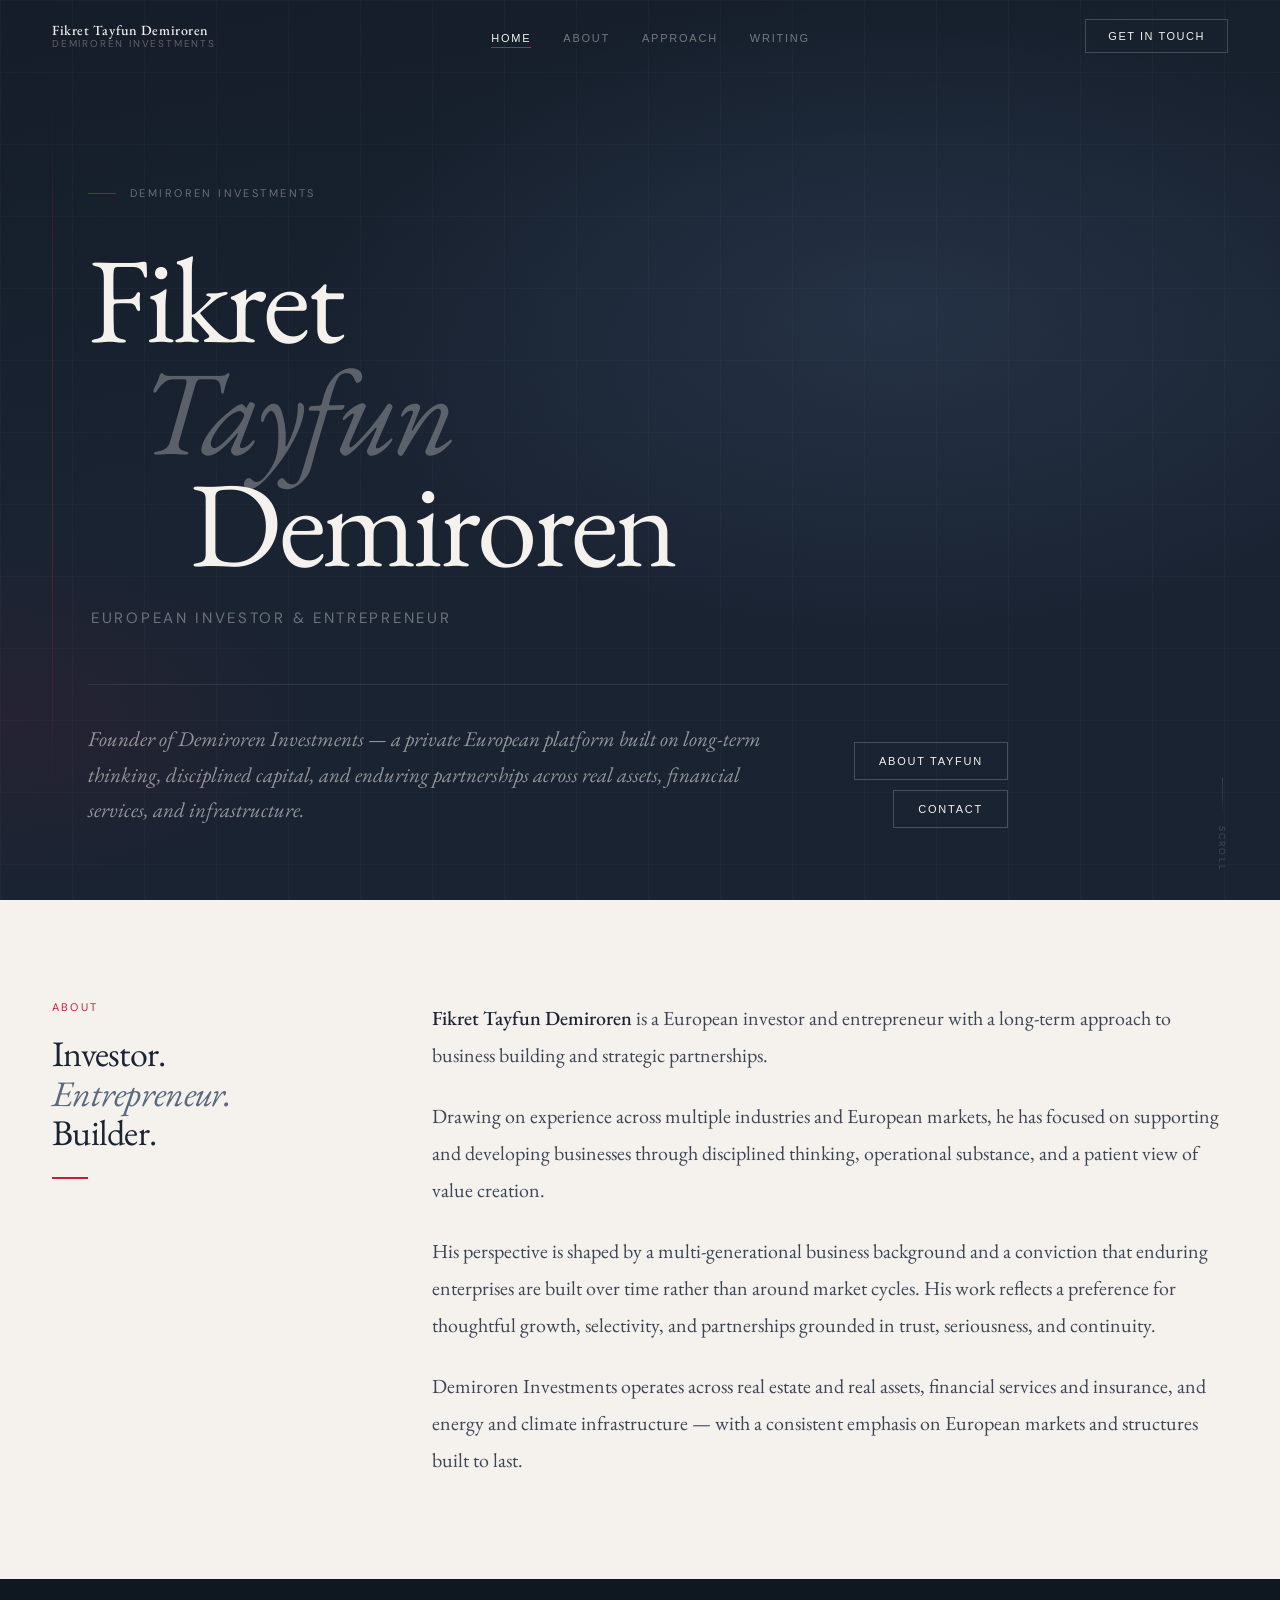
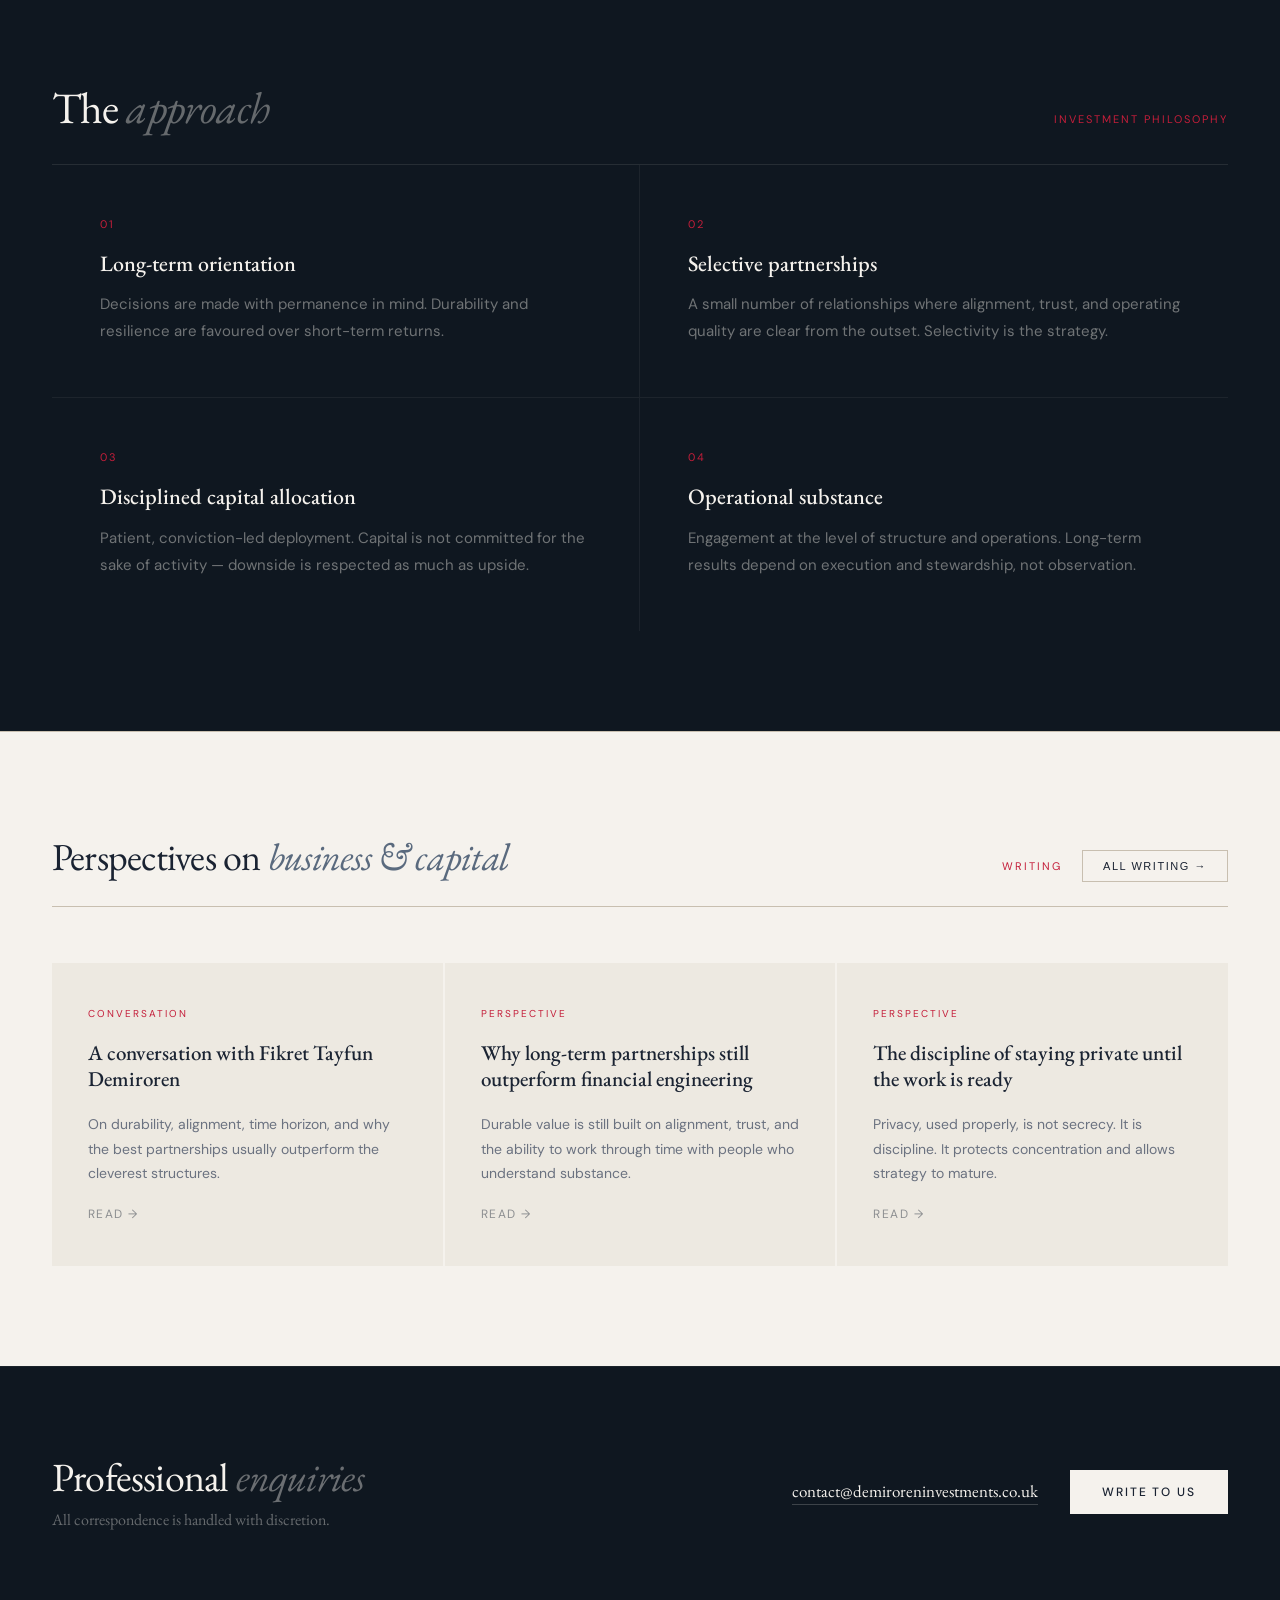
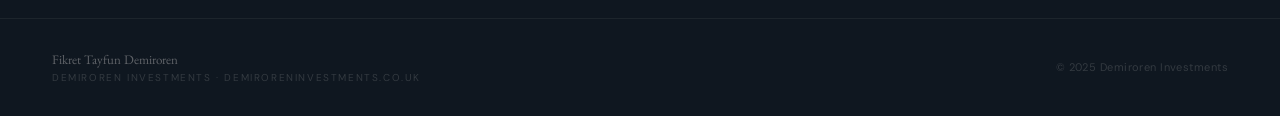
==== index.html @ 1abc0178 "Remove password protection overlay" ====
<!DOCTYPE html>
<html lang="en">
<head>
  <meta charset="UTF-8" />
  <meta name="viewport" content="width=device-width, initial-scale=1.0" />
  <title id="doc-title">Fikret Tayfun Demiroren | Demiroren Investments</title>
  <meta id="doc-desc" name="description" content="Demiroren Investments is the private investment platform of Fikret Tayfun Demiroren — a European investor and entrepreneur focused on long-term value creation, disciplined capital allocation, and enduring partnerships." />
  <meta property="og:title" content="Fikret Tayfun Demiroren | Demiroren Investments" />
  <meta property="og:description" content="European investor and entrepreneur. Long-term value creation across real assets, financial services, and infrastructure." />
  <meta property="og:type" content="website" />
  <meta property="og:url" content="https://demiroreninvestments.co.uk" />

  <script type="application/ld+json">
  {
    "@context": "https://schema.org",
    "@graph": [
      {
        "@type": "Person",
        "@id": "https://demiroreninvestments.co.uk/#tayfun",
        "name": "Fikret Tayfun Demiroren",
        "alternateName": "Tayfun Demiroren",
        "jobTitle": "Investor and Entrepreneur",
        "description": "European investor and entrepreneur focused on long-term value creation, disciplined capital allocation, and enduring partnerships across real assets, financial services, and infrastructure.",
        "url": "https://demiroreninvestments.co.uk",
        "sameAs": []
      },
      {
        "@type": "Organization",
        "@id": "https://demiroreninvestments.co.uk/#org",
        "name": "Demiroren Investments",
        "url": "https://demiroreninvestments.co.uk",
        "founder": { "@id": "https://demiroreninvestments.co.uk/#tayfun" },
        "description": "Private European investment platform founded by Fikret Tayfun Demiroren."
      }
    ]
  }
  </script>

  <link rel="preconnect" href="https://fonts.googleapis.com">
  <link rel="preconnect" href="https://fonts.gstatic.com" crossorigin>
  <link href="https://fonts.googleapis.com/css2?family=EB+Garamond:ital,wght@0,400;0,500;1,400;1,500&family=DM+Sans:wght@300;400;500&display=swap" rel="stylesheet">

  <style>
    *, *::before, *::after { box-sizing: border-box; margin: 0; padding: 0; }

    :root {
      --navy:   #1A2332;
      --navy-d: #0F1720;
      --mid:    #2E3F56;
      --warm:   #F5F2ED;
      --cream:  #EDE9E1;
      --stone:  #C8BFB0;
      --text:   #3B4556;
      --muted:  #6B7280;
      --red:    #C41E3A;
      --serif:  'EB Garamond', Georgia, serif;
      --sans:   'DM Sans', system-ui, sans-serif;
      --t:      0.4s cubic-bezier(0.22, 1, 0.36, 1);
    }

    html { scroll-behavior: smooth; }
    body { font-family: var(--sans); background: var(--navy-d); color: var(--warm); -webkit-font-smoothing: antialiased; }

    /* ══ NAV ══ */
    nav {
      position: fixed; top: 0; left: 0; right: 0; z-index: 200;
      display: flex; align-items: center; justify-content: space-between;
      padding: 0 52px; height: 72px;
      transition: background var(--t), border-color var(--t);
    }
    nav.solid {
      background: rgba(15,23,32,0.96); backdrop-filter: blur(16px);
      border-bottom: 1px solid rgba(245,242,237,0.07);
    }
    .nav-brand { display: flex; flex-direction: column; gap: 2px; cursor: pointer; }
    .nav-name  { font-family: var(--serif); font-size: 14px; letter-spacing: 0.04em; color: var(--warm); font-weight: 500; line-height: 1; transition: opacity var(--t); }
    .nav-firm  { font-size: 10px; letter-spacing: 0.18em; text-transform: uppercase; color: rgba(245,242,237,0.32); line-height: 1; }
    .nav-brand:hover .nav-name { opacity: 0.75; }

    .nav-links { display: flex; align-items: center; gap: 32px; list-style: none; }
    .nav-links button {
      font-size: 11px; font-weight: 400; letter-spacing: 0.16em; text-transform: uppercase;
      color: rgba(245,242,237,0.42); background: none; border: none; cursor: pointer;
      transition: color var(--t); padding: 0; position: relative;
    }
    .nav-links button::after {
      content: ''; position: absolute; bottom: -4px; left: 0; right: 0;
      height: 1px; background: var(--red); transform: scaleX(0); transform-origin: left;
      transition: transform var(--t);
    }
    .nav-links button:hover, .nav-links button.active { color: var(--warm); }
    .nav-links button.active::after, .nav-links button:hover::after { transform: scaleX(1); }

    .nav-cta {
      font-size: 11px; font-weight: 500; letter-spacing: 0.14em; text-transform: uppercase;
      color: var(--warm); border: 1px solid rgba(245,242,237,0.2); padding: 10px 22px;
      background: none; cursor: pointer; transition: background var(--t), border-color var(--t);
    }
    .nav-cta:hover { background: rgba(245,242,237,0.07); border-color: rgba(245,242,237,0.38); }

    /* ══ PAGE SYSTEM ══ */
    .page { display: none; min-height: 100vh; }
    .page.active { display: block; }

    /* ══ HERO ══ */
    .hero {
      min-height: 100vh; display: flex; flex-direction: column;
      justify-content: flex-end; position: relative; overflow: hidden; background: var(--navy);
    }
    .hero-bg { position: absolute; inset: 0; pointer-events: none; }
    .hero-bg::before {
      content: ''; position: absolute; inset: 0;
      background:
        radial-gradient(ellipse 70% 55% at 70% 35%, rgba(46,63,86,0.55) 0%, transparent 65%),
        radial-gradient(ellipse 45% 35% at 0% 80%, rgba(196,30,58,0.07) 0%, transparent 55%),
        linear-gradient(170deg, rgba(15,23,32,0.5) 0%, transparent 50%);
    }
    .hero-bg::after {
      content: ''; position: absolute; inset: 0;
      background-image:
        linear-gradient(rgba(245,242,237,0.025) 1px, transparent 1px),
        linear-gradient(90deg, rgba(245,242,237,0.025) 1px, transparent 1px);
      background-size: 72px 72px;
    }
    .hero-accent {
      position: absolute; top: 0; bottom: 0; left: 52px; width: 1px;
      background: linear-gradient(to bottom, transparent 10%, var(--red) 35%, var(--red) 65%, transparent 90%);
      opacity: 0.3;
    }
    .hero-content {
      position: relative; z-index: 2;
      padding: 0 52px 72px 88px; max-width: 1300px; width: 100%;
    }
    .hero-firm-tag {
      display: inline-flex; align-items: center; gap: 14px; margin-bottom: 44px;
      opacity: 0; animation: fade 0.7s ease 0.05s forwards;
    }
    .hero-firm-tag::before { content: ''; display: block; width: 28px; height: 1px; background: var(--red); opacity: 0.7; }
    .hero-firm-tag span { font-size: 11px; letter-spacing: 0.22em; text-transform: uppercase; color: rgba(245,242,237,0.38); }

    .hero-name {
      font-family: var(--serif); font-weight: 400;
      font-size: clamp(54px, 9.5vw, 122px);
      line-height: 0.92; letter-spacing: -0.03em; color: var(--warm); margin-bottom: 12px;
    }
    .hero-name .first  { display: block; opacity: 0; transform: translateY(12px); animation: up 0.9s ease 0.1s forwards; }
    .hero-name .middle { display: block; color: rgba(245,242,237,0.3); font-style: italic; margin-left: clamp(24px,4vw,60px); opacity: 0; transform: translateY(12px); animation: up 0.9s ease 0.25s forwards; }
    .hero-name .last   { display: block; margin-left: clamp(48px,8vw,120px); opacity: 0; transform: translateY(12px); animation: up 0.9s ease 0.4s forwards; }

    .hero-role {
      font-size: clamp(12px,1.4vw,15px); letter-spacing: 0.18em; text-transform: uppercase;
      color: rgba(245,242,237,0.38); margin-top: 28px; margin-bottom: 56px; margin-left: 3px;
      opacity: 0; animation: fade 0.7s ease 0.55s forwards;
    }
    .hero-bar {
      display: grid; grid-template-columns: 1fr auto; gap: 60px; align-items: end;
      border-top: 1px solid rgba(245,242,237,0.1); padding-top: 36px; max-width: 920px;
      opacity: 0; animation: fade 0.8s ease 0.75s forwards;
    }
    .hero-bar p { font-family: var(--serif); font-size: clamp(17px,1.8vw,21px); line-height: 1.7; color: rgba(245,242,237,0.55); font-style: italic; }
    .hero-bar-cta { display: flex; flex-direction: column; align-items: flex-end; gap: 10px; flex-shrink: 0; }
    .hero-bar-cta button {
      font-size: 11px; letter-spacing: 0.16em; text-transform: uppercase;
      color: var(--warm); background: none; border: 1px solid rgba(245,242,237,0.22);
      padding: 12px 24px; cursor: pointer; white-space: nowrap;
      transition: background var(--t), border-color var(--t);
    }
    .hero-bar-cta button:hover { background: rgba(245,242,237,0.07); border-color: rgba(245,242,237,0.45); }

    .scroll-cue {
      position: absolute; bottom: 28px; right: 52px; z-index: 2;
      display: flex; flex-direction: column; align-items: center; gap: 8px;
      opacity: 0; animation: fade 1s ease 1.2s forwards;
    }
    .scroll-cue span { font-size: 9px; letter-spacing: 0.24em; text-transform: uppercase; color: rgba(245,242,237,0.2); writing-mode: vertical-rl; }
    .scroll-cue-line { width: 1px; height: 40px; background: linear-gradient(to bottom, rgba(245,242,237,0.15), transparent); }

    /* ══ BIO SECTION ══ */
    .bio-section { background: var(--warm); padding: 100px 52px; }
    .bio-inner { max-width: 1200px; margin: 0 auto; display: grid; grid-template-columns: 280px 1fr; gap: 100px; align-items: start; }
    .bio-left { position: sticky; top: 100px; }
    .bio-label { font-size: 11px; letter-spacing: 0.2em; text-transform: uppercase; color: var(--red); display: block; margin-bottom: 20px; }
    .bio-left h2 { font-family: var(--serif); font-size: 36px; font-weight: 400; color: var(--navy); line-height: 1.1; letter-spacing: -0.02em; }
    .bio-left h2 em { font-style: italic; color: #5A6A7E; }
    .bio-left-rule { width: 36px; height: 2px; background: var(--red); margin-top: 24px; }
    .bio-right p { font-family: var(--serif); font-size: 20px; line-height: 1.85; color: var(--text); }
    .bio-right p + p { margin-top: 24px; }
    .bio-right p strong { font-weight: 500; color: var(--navy); }

    /* ══ APPROACH SECTION ══ */
    .approach-section { background: var(--navy-d); padding: 100px 52px; }
    .approach-inner { max-width: 1200px; margin: 0 auto; }
    .approach-header { display: flex; align-items: baseline; justify-content: space-between; border-bottom: 1px solid rgba(245,242,237,0.1); padding-bottom: 28px; }
    .approach-header h2 { font-family: var(--serif); font-size: clamp(28px,3.5vw,44px); font-weight: 400; color: var(--warm); letter-spacing: -0.02em; }
    .approach-header h2 em { font-style: italic; color: rgba(245,242,237,0.38); }
    .approach-tag { font-size: 11px; letter-spacing: 0.18em; text-transform: uppercase; color: var(--red); }
    .approach-grid { display: grid; grid-template-columns: 1fr 1fr; }
    .approach-item { padding: 52px 48px; border-bottom: 1px solid rgba(245,242,237,0.06); border-right: 1px solid rgba(245,242,237,0.06); transition: background var(--t); }
    .approach-item:nth-child(even) { border-right: none; }
    .approach-item:nth-last-child(-n+2) { border-bottom: none; }
    .approach-item:hover { background: rgba(245,242,237,0.02); }
    .approach-num { font-size: 11px; color: var(--red); letter-spacing: 0.14em; margin-bottom: 20px; display: block; }
    .approach-item h3 { font-family: var(--serif); font-size: 22px; font-weight: 500; color: var(--warm); margin-bottom: 14px; line-height: 1.2; }
    .approach-item p { font-size: 15px; line-height: 1.8; color: rgba(245,242,237,0.42); }

    /* ══ WRITING TEASER ══ */
    .writing-teaser { background: var(--warm); padding: 100px 52px; border-top: 1px solid var(--stone); }
    .writing-teaser-inner { max-width: 1200px; margin: 0 auto; }
    .section-row { display: flex; align-items: baseline; justify-content: space-between; border-bottom: 1px solid var(--stone); padding-bottom: 24px; margin-bottom: 56px; }
    .section-row h2 { font-family: var(--serif); font-size: clamp(26px,3vw,38px); font-weight: 400; color: var(--navy); letter-spacing: -0.02em; }
    .section-row h2 em { font-style: italic; color: #5A6A7E; }
    .section-row-right { display: flex; align-items: center; gap: 20px; }
    .section-label-tag { font-size: 11px; letter-spacing: 0.18em; text-transform: uppercase; color: var(--red); }
    .see-all-btn {
      font-size: 11px; letter-spacing: 0.14em; text-transform: uppercase;
      color: var(--navy); background: none; border: 1px solid var(--stone);
      padding: 9px 20px; cursor: pointer; transition: background var(--t), border-color var(--t);
    }
    .see-all-btn:hover { background: var(--navy); color: var(--warm); border-color: var(--navy); }

    .writing-cards { display: grid; grid-template-columns: repeat(3,1fr); gap: 2px; }
    .writing-card {
      background: var(--cream); padding: 44px 36px;
      display: flex; flex-direction: column; gap: 20px;
      cursor: pointer; transition: background var(--t); position: relative; overflow: hidden;
    }
    .writing-card:hover { background: #E5DDD3; }
    .writing-card::after {
      content: ''; position: absolute; bottom: 0; left: 0; right: 0;
      height: 2px; background: var(--red); transform: scaleX(0); transform-origin: left;
      transition: transform var(--t);
    }
    .writing-card:hover::after { transform: scaleX(1); }
    .card-type { font-size: 10px; letter-spacing: 0.2em; text-transform: uppercase; color: var(--red); }
    .card-title { font-family: var(--serif); font-size: 21px; font-weight: 500; color: var(--navy); line-height: 1.25; }
    .card-excerpt { font-size: 14px; line-height: 1.75; color: var(--muted); flex: 1; }
    .card-arrow { font-size: 12px; letter-spacing: 0.12em; text-transform: uppercase; color: var(--navy); opacity: 0.45; transition: opacity var(--t); }
    .writing-card:hover .card-arrow { opacity: 1; }

    /* ══ CONTACT ══ */
    .contact-section { background: var(--navy-d); padding: 88px 52px; border-top: 1px solid rgba(245,242,237,0.05); }
    .contact-inner { max-width: 1200px; margin: 0 auto; display: flex; align-items: center; justify-content: space-between; gap: 60px; }
    .contact-left h2 { font-family: var(--serif); font-size: clamp(26px,3.5vw,40px); font-weight: 400; color: var(--warm); line-height: 1.1; letter-spacing: -0.02em; margin-bottom: 10px; }
    .contact-left h2 em { font-style: italic; color: rgba(245,242,237,0.4); }
    .contact-left p { font-family: var(--serif); font-size: 16px; color: rgba(245,242,237,0.38); }
    .contact-right { display: flex; align-items: center; gap: 32px; flex-shrink: 0; }
    .contact-email { font-family: var(--serif); font-size: 17px; color: var(--warm); text-decoration: none; border-bottom: 1px solid rgba(245,242,237,0.2); padding-bottom: 2px; transition: border-color var(--t); }
    .contact-email:hover { border-color: var(--warm); }
    .btn-warm { font-size: 12px; font-weight: 500; letter-spacing: 0.16em; text-transform: uppercase; padding: 14px 32px; background: var(--warm); color: var(--navy); border: none; cursor: pointer; transition: opacity var(--t); text-decoration: none; display: inline-block; }
    .btn-warm:hover { opacity: 0.85; }

    /* ══ FOOTER ══ */
    .site-footer { background: var(--navy-d); padding: 32px 52px; border-top: 1px solid rgba(245,242,237,0.06); }
    .footer-inner { max-width: 1200px; margin: 0 auto; display: flex; align-items: center; justify-content: space-between; }
    .footer-brand { display: flex; flex-direction: column; gap: 3px; }
    .footer-name { font-family: var(--serif); font-size: 13px; color: rgba(245,242,237,0.35); }
    .footer-firm { font-size: 10px; letter-spacing: 0.16em; text-transform: uppercase; color: rgba(245,242,237,0.16); }
    .footer-copy { font-size: 11px; color: rgba(245,242,237,0.16); letter-spacing: 0.04em; }

    /* ══ PAGE HERO (inner pages) ══ */
    .page-hero {
      background: var(--navy); padding: 120px 52px 72px;
      position: relative; overflow: hidden; border-bottom: 1px solid rgba(245,242,237,0.08);
    }
    .page-hero::before {
      content: ''; position: absolute; inset: 0; pointer-events: none;
      background:
        radial-gradient(ellipse 60% 50% at 80% 50%, rgba(46,63,86,0.4) 0%, transparent 65%),
        linear-gradient(160deg, rgba(15,23,32,0.4) 0%, transparent 50%);
    }
    .page-hero-inner { position: relative; z-index: 1; max-width: 1200px; margin: 0 auto; }
    .page-eyebrow { font-size: 11px; letter-spacing: 0.2em; text-transform: uppercase; color: var(--red); display: block; margin-bottom: 20px; }
    .page-hero h1 { font-family: var(--serif); font-size: clamp(40px,6vw,72px); font-weight: 400; color: var(--warm); letter-spacing: -0.02em; line-height: 1.06; }
    .page-hero h1 em { font-style: italic; color: rgba(245,242,237,0.45); }
    .page-hero-sub { font-family: var(--serif); font-size: 18px; line-height: 1.75; color: rgba(245,242,237,0.5); margin-top: 20px; max-width: 560px; }

    /* ══ WRITING INDEX ══ */
    .writing-index { background: var(--warm); padding: 80px 52px; }
    .writing-index-inner { max-width: 1200px; margin: 0 auto; }
    .writing-index-grid { display: grid; grid-template-columns: repeat(3,1fr); gap: 2px; }
    .writing-index-card {
      background: var(--cream); padding: 52px 40px;
      display: flex; flex-direction: column; gap: 18px;
      cursor: pointer; transition: background var(--t); position: relative; overflow: hidden;
    }
    .writing-index-card:hover { background: #E5DDD3; }
    .writing-index-card::after {
      content: ''; position: absolute; bottom: 0; left: 0; right: 0;
      height: 2px; background: var(--red); transform: scaleX(0); transform-origin: left;
      transition: transform var(--t);
    }
    .writing-index-card:hover::after { transform: scaleX(1); }
    .wic-label { font-size: 10px; letter-spacing: 0.2em; text-transform: uppercase; color: var(--red); }
    .wic-title { font-family: var(--serif); font-size: 22px; font-weight: 500; color: var(--navy); line-height: 1.25; }
    .wic-excerpt { font-size: 14px; line-height: 1.78; color: var(--muted); flex: 1; }
    .wic-cta { font-size: 11px; letter-spacing: 0.14em; text-transform: uppercase; color: var(--navy); opacity: 0.4; transition: opacity var(--t); }
    .writing-index-card:hover .wic-cta { opacity: 1; }

    /* ══ ARTICLE ══ */
    .article-hero { background: var(--navy); padding: 120px 52px 64px; position: relative; overflow: hidden; }
    .article-hero::before {
      content: ''; position: absolute; inset: 0; pointer-events: none;
      background: radial-gradient(ellipse 50% 60% at 80% 30%, rgba(46,63,86,0.4) 0%, transparent 65%);
    }
    .article-hero-inner { position: relative; z-index: 1; max-width: 820px; margin: 0 auto; }
    .article-back {
      display: inline-flex; align-items: center; gap: 10px; font-size: 11px; letter-spacing: 0.14em;
      text-transform: uppercase; color: rgba(245,242,237,0.38); background: none; border: none;
      cursor: pointer; padding: 0; margin-bottom: 44px; transition: color var(--t);
    }
    .article-back:hover { color: var(--warm); }
    .article-type { font-size: 10px; letter-spacing: 0.22em; text-transform: uppercase; color: var(--red); display: block; margin-bottom: 20px; }
    .article-hero-inner h1 { font-family: var(--serif); font-size: clamp(32px,4.5vw,54px); font-weight: 400; color: var(--warm); line-height: 1.1; letter-spacing: -0.02em; }

    .article-body { background: var(--warm); padding: 80px 52px 100px; }
    .article-body-inner { max-width: 720px; margin: 0 auto; }
    .article-body p { font-family: var(--serif); font-size: 20px; line-height: 1.9; color: var(--text); margin-bottom: 28px; }
    .article-body p:first-child { font-size: 22px; color: var(--navy); }

    /* Q&A */
    .qa-block { margin-bottom: 52px; padding-top: 36px; border-top: 1px solid var(--stone); }
    .qa-block:first-child { border-top: none; padding-top: 0; }
    .qa-q { font-family: var(--serif); font-size: 20px; font-weight: 500; color: var(--navy); line-height: 1.35; margin-bottom: 20px; font-style: italic; }
    .qa-a { font-family: var(--serif); font-size: 19px; line-height: 1.9; color: var(--text); }

    /* Next article */
    .article-next { background: var(--navy-d); padding: 60px 52px; border-top: 1px solid rgba(245,242,237,0.06); }
    .article-next-inner { max-width: 1200px; margin: 0 auto; display: flex; align-items: center; justify-content: space-between; gap: 40px; }
    .article-next p { font-size: 11px; letter-spacing: 0.16em; text-transform: uppercase; color: rgba(245,242,237,0.28); margin-bottom: 10px; }
    .article-next h3 { font-family: var(--serif); font-size: 22px; font-weight: 400; color: rgba(245,242,237,0.7); cursor: pointer; transition: color var(--t); }
    .article-next h3:hover { color: var(--warm); }
    .article-next-btn {
      font-size: 11px; letter-spacing: 0.14em; text-transform: uppercase; color: var(--warm);
      background: none; border: 1px solid rgba(245,242,237,0.2); padding: 12px 24px;
      cursor: pointer; flex-shrink: 0; transition: background var(--t), border-color var(--t);
    }
    .article-next-btn:hover { background: rgba(245,242,237,0.07); border-color: rgba(245,242,237,0.4); }

    /* ══ REVEAL ANIMATION ══ */
    .reveal { opacity: 0; transform: translateY(18px); transition: opacity 0.65s ease, transform 0.65s ease; }
    .reveal.shown { opacity: 1; transform: translateY(0); }

    @keyframes up   { to { opacity: 1; transform: translateY(0); } }
    @keyframes fade { to { opacity: 1; } }

    /* ══ MOBILE ══ */
    @media (max-width: 860px) {
      nav { padding: 0 24px; }
      .nav-links { display: none; }
      .hero-content { padding: 0 24px 56px 40px; }
      .hero-accent { left: 24px; }
      .hero-bar { grid-template-columns: 1fr; gap: 28px; }
      .hero-bar-cta { align-items: flex-start; }
      .scroll-cue { display: none; }
      .bio-section { padding: 64px 24px; }
      .bio-inner { grid-template-columns: 1fr; gap: 40px; }
      .bio-left { position: static; }
      .approach-section { padding: 64px 24px; }
      .approach-grid { grid-template-columns: 1fr; }
      .approach-item { border-right: none; }
      .approach-item:nth-last-child(-n+2) { border-bottom: 1px solid rgba(245,242,237,0.06); }
      .approach-item:last-child { border-bottom: none; }
      .writing-teaser { padding: 64px 24px; }
      .writing-cards { grid-template-columns: 1fr; }
      .section-row { flex-direction: column; gap: 16px; align-items: flex-start; }
      .contact-section { padding: 60px 24px; }
      .contact-inner { flex-direction: column; align-items: flex-start; }
      .contact-right { flex-direction: column; align-items: flex-start; gap: 20px; }
      .site-footer { padding: 28px 24px; }
      .page-hero { padding: 100px 24px 56px; }
      .writing-index { padding: 56px 24px; }
      .writing-index-grid { grid-template-columns: 1fr; }
      .article-hero { padding: 100px 24px 52px; }
      .article-body { padding: 52px 24px 72px; }
      .article-next { padding: 44px 24px; }
      .article-next-inner { flex-direction: column; align-items: flex-start; }
    }
  </style>
</head>
<body>

  <!-- ══ NAV ══ -->
  <nav id="main-nav">
    <div class="nav-brand" onclick="showPage('home')">
      <span class="nav-name">Fikret Tayfun Demiroren</span>
      <span class="nav-firm">Demiroren Investments</span>
    </div>
    <ul class="nav-links">
      <li><button data-page="home"    onclick="showPage('home')">Home</button></li>
      <li><button data-page="home"    onclick="goTo('home','#about')">About</button></li>
      <li><button data-page="home"    onclick="goTo('home','#approach')">Approach</button></li>
      <li><button data-page="writing" onclick="showPage('writing')">Writing</button></li>
    </ul>
    <button class="nav-cta" onclick="goTo('home','#contact')">Get in touch</button>
  </nav>

  <!-- ══════════════ HOME ══════════════ -->
  <div id="page-home" class="page">

    <section class="hero">
      <div class="hero-bg"></div>
      <div class="hero-accent"></div>
      <div class="hero-content">
        <div class="hero-firm-tag"><span>Demiroren Investments</span></div>
        <h1 class="hero-name" aria-label="Fikret Tayfun Demiroren">
          <span class="first">Fikret</span>
          <span class="middle">Tayfun</span>
          <span class="last">Demiroren</span>
        </h1>
        <p class="hero-role">European Investor &amp; Entrepreneur</p>
        <div class="hero-bar">
          <p>Founder of Demiroren Investments — a private European platform built on long-term thinking, disciplined capital, and enduring partnerships across real assets, financial services, and infrastructure.</p>
          <div class="hero-bar-cta">
            <button onclick="goTo('home','#about')">About Tayfun</button>
            <button onclick="goTo('home','#contact')">Contact</button>
          </div>
        </div>
      </div>
      <div class="scroll-cue">
        <div class="scroll-cue-line"></div>
        <span>Scroll</span>
      </div>
    </section>

    <section class="bio-section" id="about">
      <div class="bio-inner">
        <div class="bio-left reveal">
          <span class="bio-label">About</span>
          <h2>Investor.<br /><em>Entrepreneur.</em><br />Builder.</h2>
          <div class="bio-left-rule"></div>
        </div>
        <div class="bio-right">
          <p class="reveal"><strong>Fikret Tayfun Demiroren</strong> is a European investor and entrepreneur with a long-term approach to business building and strategic partnerships.</p>
          <p class="reveal">Drawing on experience across multiple industries and European markets, he has focused on supporting and developing businesses through disciplined thinking, operational substance, and a patient view of value creation.</p>
          <p class="reveal">His perspective is shaped by a multi-generational business background and a conviction that enduring enterprises are built over time rather than around market cycles. His work reflects a preference for thoughtful growth, selectivity, and partnerships grounded in trust, seriousness, and continuity.</p>
          <p class="reveal">Demiroren Investments operates across real estate and real assets, financial services and insurance, and energy and climate infrastructure — with a consistent emphasis on European markets and structures built to last.</p>
        </div>
      </div>
    </section>

    <section class="approach-section" id="approach">
      <div class="approach-inner">
        <div class="approach-header reveal">
          <h2>The <em>approach</em></h2>
          <span class="approach-tag">Investment philosophy</span>
        </div>
        <div class="approach-grid">
          <div class="approach-item reveal">
            <span class="approach-num">01</span>
            <h3>Long-term orientation</h3>
            <p>Decisions are made with permanence in mind. Durability and resilience are favoured over short-term returns.</p>
          </div>
          <div class="approach-item reveal">
            <span class="approach-num">02</span>
            <h3>Selective partnerships</h3>
            <p>A small number of relationships where alignment, trust, and operating quality are clear from the outset. Selectivity is the strategy.</p>
          </div>
          <div class="approach-item reveal">
            <span class="approach-num">03</span>
            <h3>Disciplined capital allocation</h3>
            <p>Patient, conviction-led deployment. Capital is not committed for the sake of activity — downside is respected as much as upside.</p>
          </div>
          <div class="approach-item reveal">
            <span class="approach-num">04</span>
            <h3>Operational substance</h3>
            <p>Engagement at the level of structure and operations. Long-term results depend on execution and stewardship, not observation.</p>
          </div>
        </div>
      </div>
    </section>

    <section class="writing-teaser">
      <div class="writing-teaser-inner">
        <div class="section-row reveal">
          <h2>Perspectives on <em>business &amp; capital</em></h2>
          <div class="section-row-right">
            <span class="section-label-tag">Writing</span>
            <button class="see-all-btn" onclick="showPage('writing')">All writing →</button>
          </div>
        </div>
        <div class="writing-cards">
          <div class="writing-card reveal" onclick="showPage('qa')">
            <span class="card-type">Conversation</span>
            <h3 class="card-title">A conversation with Fikret Tayfun Demiroren</h3>
            <p class="card-excerpt">On durability, alignment, time horizon, and why the best partnerships usually outperform the cleverest structures.</p>
            <span class="card-arrow">Read →</span>
          </div>
          <div class="writing-card reveal" onclick="showPage('piece1')">
            <span class="card-type">Perspective</span>
            <h3 class="card-title">Why long-term partnerships still outperform financial engineering</h3>
            <p class="card-excerpt">Durable value is still built on alignment, trust, and the ability to work through time with people who understand substance.</p>
            <span class="card-arrow">Read →</span>
          </div>
          <div class="writing-card reveal" onclick="showPage('piece2')">
            <span class="card-type">Perspective</span>
            <h3 class="card-title">The discipline of staying private until the work is ready</h3>
            <p class="card-excerpt">Privacy, used properly, is not secrecy. It is discipline. It protects concentration and allows strategy to mature.</p>
            <span class="card-arrow">Read →</span>
          </div>
        </div>
      </div>
    </section>

    <section class="contact-section" id="contact">
      <div class="contact-inner">
        <div class="contact-left reveal">
          <h2>Professional <em>enquiries</em></h2>
          <p>All correspondence is handled with discretion.</p>
        </div>
        <div class="contact-right reveal">
          <a class="contact-email" href="mailto:contact@demiroreninvestments.co.uk">contact@demiroreninvestments.co.uk</a>
          <a class="btn-warm" href="mailto:contact@demiroreninvestments.co.uk">Write to us</a>
        </div>
      </div>
    </section>

    <footer class="site-footer">
      <div class="footer-inner">
        <div class="footer-brand">
          <span class="footer-name">Fikret Tayfun Demiroren</span>
          <span class="footer-firm">Demiroren Investments · demiroreninvestments.co.uk</span>
        </div>
        <span class="footer-copy">&copy; 2025 Demiroren Investments</span>
      </div>
    </footer>
  </div>

  <!-- ══════════════ WRITING INDEX ══════════════ -->
  <div id="page-writing" class="page">
    <div class="page-hero">
      <div class="page-hero-inner">
        <span class="page-eyebrow">Demiroren Investments</span>
        <h1>Perspectives on<br /><em>business &amp; capital</em></h1>
        <p class="page-hero-sub">Writing by Fikret Tayfun Demiroren on long-term value creation, partnerships, and the discipline of building well.</p>
      </div>
    </div>
    <div class="writing-index">
      <div class="writing-index-inner">
        <div class="writing-index-grid">
          <div class="writing-index-card reveal" onclick="showPage('qa')">
            <span class="wic-label">Conversation</span>
            <h3 class="wic-title">A conversation with Fikret Tayfun Demiroren</h3>
            <p class="wic-excerpt">On durability, alignment, time horizon, and why the best partnerships usually outperform the cleverest structures. A Q&amp;A exploring the thinking behind the work.</p>
            <span class="wic-cta">Read →</span>
          </div>
          <div class="writing-index-card reveal" onclick="showPage('piece1')">
            <span class="wic-label">Perspective</span>
            <h3 class="wic-title">Why long-term partnerships still outperform financial engineering</h3>
            <p class="wic-excerpt">Durable value creation still depends on people, standards, and time horizon. Sophisticated structures may help, but they are not the source of strength.</p>
            <span class="wic-cta">Read →</span>
          </div>
          <div class="writing-index-card reveal" onclick="showPage('piece2')">
            <span class="wic-label">Perspective</span>
            <h3 class="wic-title">The discipline of staying private until the work is ready</h3>
            <p class="wic-excerpt">Privacy, used properly, is not secrecy for its own sake. It is discipline. It protects concentration and allows strategy to mature before it is tested publicly.</p>
            <span class="wic-cta">Read →</span>
          </div>
        </div>
      </div>
    </div>
    <footer class="site-footer">
      <div class="footer-inner">
        <div class="footer-brand">
          <span class="footer-name">Fikret Tayfun Demiroren</span>
          <span class="footer-firm">Demiroren Investments · demiroreninvestments.co.uk</span>
        </div>
        <span class="footer-copy">&copy; 2025 Demiroren Investments</span>
      </div>
    </footer>
  </div>

  <!-- ══════════════ Q&A ══════════════ -->
  <div id="page-qa" class="page">
    <div class="article-hero">
      <div class="article-hero-inner">
        <button class="article-back" onclick="showPage('writing')">← Writing</button>
        <span class="article-type">Conversation</span>
        <h1>A conversation with<br />Fikret Tayfun Demiroren</h1>
      </div>
    </div>
    <div class="article-body">
      <div class="article-body-inner">
        <div class="qa-block">
          <p class="qa-q">How would you describe your approach to business and investment?</p>
          <p class="qa-a">I tend to think in terms of durability. The most interesting opportunities are often not the noisiest ones. I look for situations where there is real substance in the underlying business, where partnerships can be built on trust, and where value can be created through patience and disciplined execution.</p>
        </div>
        <div class="qa-block">
          <p class="qa-q">What do you look for first?</p>
          <p class="qa-a">I usually start with quality and alignment. Before looking at potential upside, I want to understand the underlying business, the people involved, the operating reality, and whether the incentives are clear and durable.</p>
        </div>
        <div class="qa-block">
          <p class="qa-q">How important is time horizon?</p>
          <p class="qa-a">It is central. A short time horizon often leads to short-term decisions. I prefer situations where there is enough patience to make sound choices, improve underlying quality, and allow value to emerge properly.</p>
        </div>
        <div class="qa-block">
          <p class="qa-q">What kind of partnerships work best?</p>
          <p class="qa-a">The best partnerships are built on seriousness, discretion, and clarity. If people think similarly about responsibility, standards, and long-term outcomes, a lot of unnecessary friction disappears.</p>
        </div>
        <div class="qa-block">
          <p class="qa-q">What distinguishes your perspective?</p>
          <p class="qa-a">Probably a preference for substance over visibility. I am more interested in what can be built carefully and sustained over time than in what looks impressive for a short period.</p>
        </div>
      </div>
    </div>
    <div class="article-next">
      <div class="article-next-inner">
        <div>
          <p>Next</p>
          <h3 onclick="showPage('piece1')">Why long-term partnerships still outperform financial engineering</h3>
        </div>
        <button class="article-next-btn" onclick="showPage('piece1')">Read →</button>
      </div>
    </div>
    <footer class="site-footer">
      <div class="footer-inner">
        <div class="footer-brand">
          <span class="footer-name">Fikret Tayfun Demiroren</span>
          <span class="footer-firm">Demiroren Investments · demiroreninvestments.co.uk</span>
        </div>
        <span class="footer-copy">&copy; 2025 Demiroren Investments</span>
      </div>
    </footer>
  </div>

  <!-- ══════════════ PIECE 1 ══════════════ -->
  <div id="page-piece1" class="page">
    <div class="article-hero">
      <div class="article-hero-inner">
        <button class="article-back" onclick="showPage('writing')">← Writing</button>
        <span class="article-type">Perspective</span>
        <h1>Why long-term partnerships<br />still outperform<br />financial engineering</h1>
      </div>
    </div>
    <div class="article-body">
      <div class="article-body-inner">
        <p>In business, the most durable outcomes are rarely produced by clever structure alone. They are produced by alignment, trust, and the ability to work through time with people who understand the difference between momentum and substance.</p>
        <p>Financial engineering can improve a situation at the margin. It can sharpen incentives, optimize capital, and create flexibility. But it does not replace operating quality, judgment, or the basic human reality of partnership. When those foundations are weak, structure becomes a temporary answer to a permanent problem.</p>
        <p>Long-term partnerships outperform because they reduce friction where it matters most. They allow better decisions to be taken with less noise. They create room for patience, and patience is often a competitive advantage in markets dominated by urgency and constant signaling.</p>
        <p>The strongest business relationships are usually not the loudest. They are built gradually, often privately, through consistency of conduct. Over time, that consistency becomes trust. And trust, more than almost anything else, lowers cost, improves decision quality, and compounds value.</p>
        <p>In the end, durable value creation still depends on people, standards, and time horizon. Sophisticated structures may help, but they are not the source of strength. Partnership is.</p>
      </div>
    </div>
    <div class="article-next">
      <div class="article-next-inner">
        <div>
          <p>Next</p>
          <h3 onclick="showPage('piece2')">The discipline of staying private until the work is ready</h3>
        </div>
        <button class="article-next-btn" onclick="showPage('piece2')">Read →</button>
      </div>
    </div>
    <footer class="site-footer">
      <div class="footer-inner">
        <div class="footer-brand">
          <span class="footer-name">Fikret Tayfun Demiroren</span>
          <span class="footer-firm">Demiroren Investments · demiroreninvestments.co.uk</span>
        </div>
        <span class="footer-copy">&copy; 2025 Demiroren Investments</span>
      </div>
    </footer>
  </div>

  <!-- ══════════════ PIECE 2 ══════════════ -->
  <div id="page-piece2" class="page">
    <div class="article-hero">
      <div class="article-hero-inner">
        <button class="article-back" onclick="showPage('writing')">← Writing</button>
        <span class="article-type">Perspective</span>
        <h1>The discipline of staying<br />private until the<br />work is ready</h1>
      </div>
    </div>
    <div class="article-body">
      <div class="article-body-inner">
        <p>There is increasing pressure in business to present early, announce quickly, and make unfinished work look complete. In many cases, that pressure is a mistake.</p>
        <p>Privacy, when used properly, is not secrecy for its own sake. It is discipline. It protects concentration. It allows strategy to mature before it is tested publicly. It creates room to refine, correct, and improve before visibility begins to shape behavior.</p>
        <p>Too much early exposure can distort decision-making. Teams begin managing perception instead of substance. Timelines become driven by external expectation rather than internal readiness. What should still be under construction starts to get treated as if it were final.</p>
        <p>There is value in waiting until the work has enough coherence to speak for itself. That does not mean waiting forever. It means understanding that credibility is stronger when reality arrives before narrative, not after it.</p>
        <p>In a world that rewards constant exposure, restraint can look unusual. But restraint often protects quality. And in the long run, quality is what endures.</p>
      </div>
    </div>
    <div class="article-next">
      <div class="article-next-inner">
        <div>
          <p>Return to writing</p>
          <h3 onclick="showPage('writing')">All perspectives &amp; conversations</h3>
        </div>
        <button class="article-next-btn" onclick="showPage('writing')">View all →</button>
      </div>
    </div>
    <footer class="site-footer">
      <div class="footer-inner">
        <div class="footer-brand">
          <span class="footer-name">Fikret Tayfun Demiroren</span>
          <span class="footer-firm">Demiroren Investments · demiroreninvestments.co.uk</span>
        </div>
        <span class="footer-copy">&copy; 2025 Demiroren Investments</span>
      </div>
    </footer>
  </div>

  <script>
    const PAGES = ['home','writing','qa','piece1','piece2'];
    let current = 'home';

    const titles = {
      home:   'Fikret Tayfun Demiroren | Demiroren Investments',
      writing:'Writing | Fikret Tayfun Demiroren',
      qa:     'A Conversation with Fikret Tayfun Demiroren',
      piece1: 'Why Long-Term Partnerships Outperform Financial Engineering | Fikret Tayfun Demiroren',
      piece2: 'The Discipline of Staying Private Until the Work Is Ready | Fikret Tayfun Demiroren'
    };

    function showPage(id) {
      if (!PAGES.includes(id)) return;
      document.getElementById('page-' + current).classList.remove('active');
      current = id;
      const el = document.getElementById('page-' + id);
      el.classList.add('active');
      document.title = titles[id];
      window.scrollTo({ top: 0, behavior: 'instant' });
      history.replaceState(null, '', '#' + id);
      updateNav(id);
      triggerReveals(el);
    }

    function goTo(page, anchor) {
      if (current !== page) {
        showPage(page);
        setTimeout(() => {
          const el = document.querySelector(anchor);
          if (el) el.scrollIntoView({ behavior: 'smooth' });
        }, 80);
      } else {
        const el = document.querySelector(anchor);
        if (el) el.scrollIntoView({ behavior: 'smooth' });
      }
    }

    function updateNav(id) {
      document.querySelectorAll('.nav-links button').forEach(b => b.classList.remove('active'));
      const isWriting = ['writing','qa','piece1','piece2'].includes(id);
      if (isWriting) document.querySelector('[data-page="writing"]').classList.add('active');
      if (id === 'home') document.querySelector('[data-page="home"]').classList.add('active');
    }

    function triggerReveals(container) {
      container.querySelectorAll('.reveal').forEach((el, i) => {
        el.classList.remove('shown');
        setTimeout(() => el.classList.add('shown'), 60 + Math.min(i, 5) * 120);
      });
    }

    // Nav scroll
    const nav = document.getElementById('main-nav');
    window.addEventListener('scroll', () => {
      nav.classList.toggle('solid', window.scrollY > 60);
    }, { passive: true });

    // Intersection observer for scroll reveals
    const obs = new IntersectionObserver(entries => {
      entries.forEach(e => {
        if (!e.isIntersecting) return;
        const siblings = e.target.closest('section, .writing-index, .article-body, .writing-index-inner')?.querySelectorAll('.reveal') || [e.target];
        const idx = Array.from(siblings).indexOf(e.target);
        setTimeout(() => e.target.classList.add('shown'), Math.min(idx, 5) * 120);
        obs.unobserve(e.target);
      });
    }, { threshold: 0.1 });

    // Init
    const startId = PAGES.includes(location.hash.replace('#','')) ? location.hash.replace('#','') : 'home';
    document.getElementById('page-' + startId).classList.add('active');
    current = startId;
    document.title = titles[startId];
    updateNav(startId);
    document.querySelectorAll('.reveal').forEach(el => obs.observe(el));
  </script>
</body>
</html>
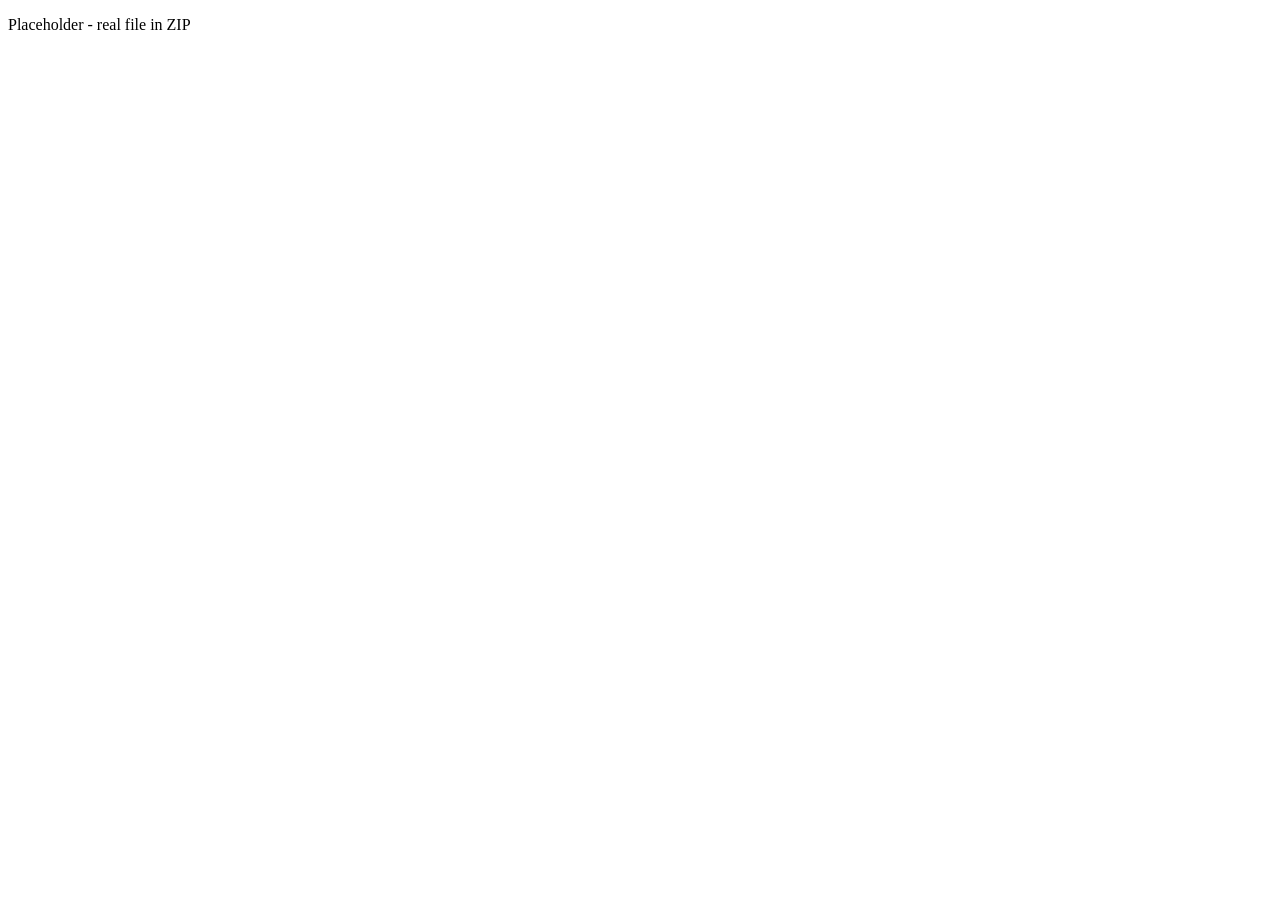
==== commit 078df11a: "Add SEO multi-page HTML files with schema and canonical URLs" ====
--- a/index.html
+++ b/index.html
@@ -3,777 +3,11 @@
 <head>
   <meta charset="UTF-8" />
   <meta name="viewport" content="width=device-width, initial-scale=1.0" />
-  <title id="doc-title">Fikret Tayfun Demiroren | Demiroren Investments</title>
-  <meta id="doc-desc" name="description" content="Demiroren Investments is the private investment platform of Fikret Tayfun Demiroren — a European investor and entrepreneur focused on long-term value creation, disciplined capital allocation, and enduring partnerships." />
+  <title>Fikret Tayfun Demiroren | Demiroren Investments</title>
+  <meta name="description" content="Fikret Tayfun Demiroren is a European investor and entrepreneur. Founder of Demiroren Investments — a private platform focused on long-term value creation, disciplined capital, and enduring partnerships." />
+  <meta name="keywords" content="Tayfun Demiroren, Fikret Tayfun Demiroren, Tayfun Demiroren investor, Tayfun Demiroren background, Tayfun Demiroren long term investor, Demiroren Investments" />
+   <link rel="canonical" href="https://demiroreninvestment.co.uk/" />
   <meta property="og:title" content="Fikret Tayfun Demiroren | Demiroren Investments" />
-  <meta property="og:description" content="European investor and entrepreneur. Long-term value creation across real assets, financial services, and infrastructure." />
-  <meta property="og:type" content="website" />
-  <meta property="og:url" content="https://demiroreninvestments.co.uk" />
-
-  <script type="application/ld+json">
-  {
-    "@context": "https://schema.org",
-    "@graph": [
-      {
-        "@type": "Person",
-        "@id": "https://demiroreninvestments.co.uk/#tayfun",
-        "name": "Fikret Tayfun Demiroren",
-        "alternateName": "Tayfun Demiroren",
-        "jobTitle": "Investor and Entrepreneur",
-        "description": "European investor and entrepreneur focused on long-term value creation, disciplined capital allocation, and enduring partnerships across real assets, financial services, and infrastructure.",
-        "url": "https://demiroreninvestments.co.uk",
-        "sameAs": []
-      },
-      {
-        "@type": "Organization",
-        "@id": "https://demiroreninvestments.co.uk/#org",
-        "name": "Demiroren Investments",
-        "url": "https://demiroreninvestments.co.uk",
-        "founder": { "@id": "https://demiroreninvestments.co.uk/#tayfun" },
-        "description": "Private European investment platform founded by Fikret Tayfun Demiroren."
-      }
-    ]
-  }
-  </script>
-
-  <link rel="preconnect" href="https://fonts.googleapis.com">
-  <link rel="preconnect" href="https://fonts.gstatic.com" crossorigin>
-  <link href="https://fonts.googleapis.com/css2?family=EB+Garamond:ital,wght@0,400;0,500;1,400;1,500&family=DM+Sans:wght@300;400;500&display=swap" rel="stylesheet">
-
-  <style>
-    *, *::before, *::after { box-sizing: border-box; margin: 0; padding: 0; }
-
-    :root {
-      --navy:   #1A2332;
-      --navy-d: #0F1720;
-      --mid:    #2E3F56;
-      --warm:   #F5F2ED;
-      --cream:  #EDE9E1;
-      --stone:  #C8BFB0;
-      --text:   #3B4556;
-      --muted:  #6B7280;
-      --red:    #C41E3A;
-      --serif:  'EB Garamond', Georgia, serif;
-      --sans:   'DM Sans', system-ui, sans-serif;
-      --t:      0.4s cubic-bezier(0.22, 1, 0.36, 1);
-    }
-
-    html { scroll-behavior: smooth; }
-    body { font-family: var(--sans); background: var(--navy-d); color: var(--warm); -webkit-font-smoothing: antialiased; }
-
-    /* ══ NAV ══ */
-    nav {
-      position: fixed; top: 0; left: 0; right: 0; z-index: 200;
-      display: flex; align-items: center; justify-content: space-between;
-      padding: 0 52px; height: 72px;
-      transition: background var(--t), border-color var(--t);
-    }
-    nav.solid {
-      background: rgba(15,23,32,0.96); backdrop-filter: blur(16px);
-      border-bottom: 1px solid rgba(245,242,237,0.07);
-    }
-    .nav-brand { display: flex; flex-direction: column; gap: 2px; cursor: pointer; }
-    .nav-name  { font-family: var(--serif); font-size: 14px; letter-spacing: 0.04em; color: var(--warm); font-weight: 500; line-height: 1; transition: opacity var(--t); }
-    .nav-firm  { font-size: 10px; letter-spacing: 0.18em; text-transform: uppercase; color: rgba(245,242,237,0.32); line-height: 1; }
-    .nav-brand:hover .nav-name { opacity: 0.75; }
-
-    .nav-links { display: flex; align-items: center; gap: 32px; list-style: none; }
-    .nav-links button {
-      font-size: 11px; font-weight: 400; letter-spacing: 0.16em; text-transform: uppercase;
-      color: rgba(245,242,237,0.42); background: none; border: none; cursor: pointer;
-      transition: color var(--t); padding: 0; position: relative;
-    }
-    .nav-links button::after {
-      content: ''; position: absolute; bottom: -4px; left: 0; right: 0;
-      height: 1px; background: var(--red); transform: scaleX(0); transform-origin: left;
-      transition: transform var(--t);
-    }
-    .nav-links button:hover, .nav-links button.active { color: var(--warm); }
-    .nav-links button.active::after, .nav-links button:hover::after { transform: scaleX(1); }
-
-    .nav-cta {
-      font-size: 11px; font-weight: 500; letter-spacing: 0.14em; text-transform: uppercase;
-      color: var(--warm); border: 1px solid rgba(245,242,237,0.2); padding: 10px 22px;
-      background: none; cursor: pointer; transition: background var(--t), border-color var(--t);
-    }
-    .nav-cta:hover { background: rgba(245,242,237,0.07); border-color: rgba(245,242,237,0.38); }
-
-    /* ══ PAGE SYSTEM ══ */
-    .page { display: none; min-height: 100vh; }
-    .page.active { display: block; }
-
-    /* ══ HERO ══ */
-    .hero {
-      min-height: 100vh; display: flex; flex-direction: column;
-      justify-content: flex-end; position: relative; overflow: hidden; background: var(--navy);
-    }
-    .hero-bg { position: absolute; inset: 0; pointer-events: none; }
-    .hero-bg::before {
-      content: ''; position: absolute; inset: 0;
-      background:
-        radial-gradient(ellipse 70% 55% at 70% 35%, rgba(46,63,86,0.55) 0%, transparent 65%),
-        radial-gradient(ellipse 45% 35% at 0% 80%, rgba(196,30,58,0.07) 0%, transparent 55%),
-        linear-gradient(170deg, rgba(15,23,32,0.5) 0%, transparent 50%);
-    }
-    .hero-bg::after {
-      content: ''; position: absolute; inset: 0;
-      background-image:
-        linear-gradient(rgba(245,242,237,0.025) 1px, transparent 1px),
-        linear-gradient(90deg, rgba(245,242,237,0.025) 1px, transparent 1px);
-      background-size: 72px 72px;
-    }
-    .hero-accent {
-      position: absolute; top: 0; bottom: 0; left: 52px; width: 1px;
-      background: linear-gradient(to bottom, transparent 10%, var(--red) 35%, var(--red) 65%, transparent 90%);
-      opacity: 0.3;
-    }
-    .hero-content {
-      position: relative; z-index: 2;
-      padding: 0 52px 72px 88px; max-width: 1300px; width: 100%;
-    }
-    .hero-firm-tag {
-      display: inline-flex; align-items: center; gap: 14px; margin-bottom: 44px;
-      opacity: 0; animation: fade 0.7s ease 0.05s forwards;
-    }
-    .hero-firm-tag::before { content: ''; display: block; width: 28px; height: 1px; background: var(--red); opacity: 0.7; }
-    .hero-firm-tag span { font-size: 11px; letter-spacing: 0.22em; text-transform: uppercase; color: rgba(245,242,237,0.38); }
-
-    .hero-name {
-      font-family: var(--serif); font-weight: 400;
-      font-size: clamp(54px, 9.5vw, 122px);
-      line-height: 0.92; letter-spacing: -0.03em; color: var(--warm); margin-bottom: 12px;
-    }
-    .hero-name .first  { display: block; opacity: 0; transform: translateY(12px); animation: up 0.9s ease 0.1s forwards; }
-    .hero-name .middle { display: block; color: rgba(245,242,237,0.3); font-style: italic; margin-left: clamp(24px,4vw,60px); opacity: 0; transform: translateY(12px); animation: up 0.9s ease 0.25s forwards; }
-    .hero-name .last   { display: block; margin-left: clamp(48px,8vw,120px); opacity: 0; transform: translateY(12px); animation: up 0.9s ease 0.4s forwards; }
-
-    .hero-role {
-      font-size: clamp(12px,1.4vw,15px); letter-spacing: 0.18em; text-transform: uppercase;
-      color: rgba(245,242,237,0.38); margin-top: 28px; margin-bottom: 56px; margin-left: 3px;
-      opacity: 0; animation: fade 0.7s ease 0.55s forwards;
-    }
-    .hero-bar {
-      display: grid; grid-template-columns: 1fr auto; gap: 60px; align-items: end;
-      border-top: 1px solid rgba(245,242,237,0.1); padding-top: 36px; max-width: 920px;
-      opacity: 0; animation: fade 0.8s ease 0.75s forwards;
-    }
-    .hero-bar p { font-family: var(--serif); font-size: clamp(17px,1.8vw,21px); line-height: 1.7; color: rgba(245,242,237,0.55); font-style: italic; }
-    .hero-bar-cta { display: flex; flex-direction: column; align-items: flex-end; gap: 10px; flex-shrink: 0; }
-    .hero-bar-cta button {
-      font-size: 11px; letter-spacing: 0.16em; text-transform: uppercase;
-      color: var(--warm); background: none; border: 1px solid rgba(245,242,237,0.22);
-      padding: 12px 24px; cursor: pointer; white-space: nowrap;
-      transition: background var(--t), border-color var(--t);
-    }
-    .hero-bar-cta button:hover { background: rgba(245,242,237,0.07); border-color: rgba(245,242,237,0.45); }
-
-    .scroll-cue {
-      position: absolute; bottom: 28px; right: 52px; z-index: 2;
-      display: flex; flex-direction: column; align-items: center; gap: 8px;
-      opacity: 0; animation: fade 1s ease 1.2s forwards;
-    }
-    .scroll-cue span { font-size: 9px; letter-spacing: 0.24em; text-transform: uppercase; color: rgba(245,242,237,0.2); writing-mode: vertical-rl; }
-    .scroll-cue-line { width: 1px; height: 40px; background: linear-gradient(to bottom, rgba(245,242,237,0.15), transparent); }
-
-    /* ══ BIO SECTION ══ */
-    .bio-section { background: var(--warm); padding: 100px 52px; }
-    .bio-inner { max-width: 1200px; margin: 0 auto; display: grid; grid-template-columns: 280px 1fr; gap: 100px; align-items: start; }
-    .bio-left { position: sticky; top: 100px; }
-    .bio-label { font-size: 11px; letter-spacing: 0.2em; text-transform: uppercase; color: var(--red); display: block; margin-bottom: 20px; }
-    .bio-left h2 { font-family: var(--serif); font-size: 36px; font-weight: 400; color: var(--navy); line-height: 1.1; letter-spacing: -0.02em; }
-    .bio-left h2 em { font-style: italic; color: #5A6A7E; }
-    .bio-left-rule { width: 36px; height: 2px; background: var(--red); margin-top: 24px; }
-    .bio-right p { font-family: var(--serif); font-size: 20px; line-height: 1.85; color: var(--text); }
-    .bio-right p + p { margin-top: 24px; }
-    .bio-right p strong { font-weight: 500; color: var(--navy); }
-
-    /* ══ APPROACH SECTION ══ */
-    .approach-section { background: var(--navy-d); padding: 100px 52px; }
-    .approach-inner { max-width: 1200px; margin: 0 auto; }
-    .approach-header { display: flex; align-items: baseline; justify-content: space-between; border-bottom: 1px solid rgba(245,242,237,0.1); padding-bottom: 28px; }
-    .approach-header h2 { font-family: var(--serif); font-size: clamp(28px,3.5vw,44px); font-weight: 400; color: var(--warm); letter-spacing: -0.02em; }
-    .approach-header h2 em { font-style: italic; color: rgba(245,242,237,0.38); }
-    .approach-tag { font-size: 11px; letter-spacing: 0.18em; text-transform: uppercase; color: var(--red); }
-    .approach-grid { display: grid; grid-template-columns: 1fr 1fr; }
-    .approach-item { padding: 52px 48px; border-bottom: 1px solid rgba(245,242,237,0.06); border-right: 1px solid rgba(245,242,237,0.06); transition: background var(--t); }
-    .approach-item:nth-child(even) { border-right: none; }
-    .approach-item:nth-last-child(-n+2) { border-bottom: none; }
-    .approach-item:hover { background: rgba(245,242,237,0.02); }
-    .approach-num { font-size: 11px; color: var(--red); letter-spacing: 0.14em; margin-bottom: 20px; display: block; }
-    .approach-item h3 { font-family: var(--serif); font-size: 22px; font-weight: 500; color: var(--warm); margin-bottom: 14px; line-height: 1.2; }
-    .approach-item p { font-size: 15px; line-height: 1.8; color: rgba(245,242,237,0.42); }
-
-    /* ══ WRITING TEASER ══ */
-    .writing-teaser { background: var(--warm); padding: 100px 52px; border-top: 1px solid var(--stone); }
-    .writing-teaser-inner { max-width: 1200px; margin: 0 auto; }
-    .section-row { display: flex; align-items: baseline; justify-content: space-between; border-bottom: 1px solid var(--stone); padding-bottom: 24px; margin-bottom: 56px; }
-    .section-row h2 { font-family: var(--serif); font-size: clamp(26px,3vw,38px); font-weight: 400; color: var(--navy); letter-spacing: -0.02em; }
-    .section-row h2 em { font-style: italic; color: #5A6A7E; }
-    .section-row-right { display: flex; align-items: center; gap: 20px; }
-    .section-label-tag { font-size: 11px; letter-spacing: 0.18em; text-transform: uppercase; color: var(--red); }
-    .see-all-btn {
-      font-size: 11px; letter-spacing: 0.14em; text-transform: uppercase;
-      color: var(--navy); background: none; border: 1px solid var(--stone);
-      padding: 9px 20px; cursor: pointer; transition: background var(--t), border-color var(--t);
-    }
-    .see-all-btn:hover { background: var(--navy); color: var(--warm); border-color: var(--navy); }
-
-    .writing-cards { display: grid; grid-template-columns: repeat(3,1fr); gap: 2px; }
-    .writing-card {
-      background: var(--cream); padding: 44px 36px;
-      display: flex; flex-direction: column; gap: 20px;
-      cursor: pointer; transition: background var(--t); position: relative; overflow: hidden;
-    }
-    .writing-card:hover { background: #E5DDD3; }
-    .writing-card::after {
-      content: ''; position: absolute; bottom: 0; left: 0; right: 0;
-      height: 2px; background: var(--red); transform: scaleX(0); transform-origin: left;
-      transition: transform var(--t);
-    }
-    .writing-card:hover::after { transform: scaleX(1); }
-    .card-type { font-size: 10px; letter-spacing: 0.2em; text-transform: uppercase; color: var(--red); }
-    .card-title { font-family: var(--serif); font-size: 21px; font-weight: 500; color: var(--navy); line-height: 1.25; }
-    .card-excerpt { font-size: 14px; line-height: 1.75; color: var(--muted); flex: 1; }
-    .card-arrow { font-size: 12px; letter-spacing: 0.12em; text-transform: uppercase; color: var(--navy); opacity: 0.45; transition: opacity var(--t); }
-    .writing-card:hover .card-arrow { opacity: 1; }
-
-    /* ══ CONTACT ══ */
-    .contact-section { background: var(--navy-d); padding: 88px 52px; border-top: 1px solid rgba(245,242,237,0.05); }
-    .contact-inner { max-width: 1200px; margin: 0 auto; display: flex; align-items: center; justify-content: space-between; gap: 60px; }
-    .contact-left h2 { font-family: var(--serif); font-size: clamp(26px,3.5vw,40px); font-weight: 400; color: var(--warm); line-height: 1.1; letter-spacing: -0.02em; margin-bottom: 10px; }
-    .contact-left h2 em { font-style: italic; color: rgba(245,242,237,0.4); }
-    .contact-left p { font-family: var(--serif); font-size: 16px; color: rgba(245,242,237,0.38); }
-    .contact-right { display: flex; align-items: center; gap: 32px; flex-shrink: 0; }
-    .contact-email { font-family: var(--serif); font-size: 17px; color: var(--warm); text-decoration: none; border-bottom: 1px solid rgba(245,242,237,0.2); padding-bottom: 2px; transition: border-color var(--t); }
-    .contact-email:hover { border-color: var(--warm); }
-    .btn-warm { font-size: 12px; font-weight: 500; letter-spacing: 0.16em; text-transform: uppercase; padding: 14px 32px; background: var(--warm); color: var(--navy); border: none; cursor: pointer; transition: opacity var(--t); text-decoration: none; display: inline-block; }
-    .btn-warm:hover { opacity: 0.85; }
-
-    /* ══ FOOTER ══ */
-    .site-footer { background: var(--navy-d); padding: 32px 52px; border-top: 1px solid rgba(245,242,237,0.06); }
-    .footer-inner { max-width: 1200px; margin: 0 auto; display: flex; align-items: center; justify-content: space-between; }
-    .footer-brand { display: flex; flex-direction: column; gap: 3px; }
-    .footer-name { font-family: var(--serif); font-size: 13px; color: rgba(245,242,237,0.35); }
-    .footer-firm { font-size: 10px; letter-spacing: 0.16em; text-transform: uppercase; color: rgba(245,242,237,0.16); }
-    .footer-copy { font-size: 11px; color: rgba(245,242,237,0.16); letter-spacing: 0.04em; }
-
-    /* ══ PAGE HERO (inner pages) ══ */
-    .page-hero {
-      background: var(--navy); padding: 120px 52px 72px;
-      position: relative; overflow: hidden; border-bottom: 1px solid rgba(245,242,237,0.08);
-    }
-    .page-hero::before {
-      content: ''; position: absolute; inset: 0; pointer-events: none;
-      background:
-        radial-gradient(ellipse 60% 50% at 80% 50%, rgba(46,63,86,0.4) 0%, transparent 65%),
-        linear-gradient(160deg, rgba(15,23,32,0.4) 0%, transparent 50%);
-    }
-    .page-hero-inner { position: relative; z-index: 1; max-width: 1200px; margin: 0 auto; }
-    .page-eyebrow { font-size: 11px; letter-spacing: 0.2em; text-transform: uppercase; color: var(--red); display: block; margin-bottom: 20px; }
-    .page-hero h1 { font-family: var(--serif); font-size: clamp(40px,6vw,72px); font-weight: 400; color: var(--warm); letter-spacing: -0.02em; line-height: 1.06; }
-    .page-hero h1 em { font-style: italic; color: rgba(245,242,237,0.45); }
-    .page-hero-sub { font-family: var(--serif); font-size: 18px; line-height: 1.75; color: rgba(245,242,237,0.5); margin-top: 20px; max-width: 560px; }
-
-    /* ══ WRITING INDEX ══ */
-    .writing-index { background: var(--warm); padding: 80px 52px; }
-    .writing-index-inner { max-width: 1200px; margin: 0 auto; }
-    .writing-index-grid { display: grid; grid-template-columns: repeat(3,1fr); gap: 2px; }
-    .writing-index-card {
-      background: var(--cream); padding: 52px 40px;
-      display: flex; flex-direction: column; gap: 18px;
-      cursor: pointer; transition: background var(--t); position: relative; overflow: hidden;
-    }
-    .writing-index-card:hover { background: #E5DDD3; }
-    .writing-index-card::after {
-      content: ''; position: absolute; bottom: 0; left: 0; right: 0;
-      height: 2px; background: var(--red); transform: scaleX(0); transform-origin: left;
-      transition: transform var(--t);
-    }
-    .writing-index-card:hover::after { transform: scaleX(1); }
-    .wic-label { font-size: 10px; letter-spacing: 0.2em; text-transform: uppercase; color: var(--red); }
-    .wic-title { font-family: var(--serif); font-size: 22px; font-weight: 500; color: var(--navy); line-height: 1.25; }
-    .wic-excerpt { font-size: 14px; line-height: 1.78; color: var(--muted); flex: 1; }
-    .wic-cta { font-size: 11px; letter-spacing: 0.14em; text-transform: uppercase; color: var(--navy); opacity: 0.4; transition: opacity var(--t); }
-    .writing-index-card:hover .wic-cta { opacity: 1; }
-
-    /* ══ ARTICLE ══ */
-    .article-hero { background: var(--navy); padding: 120px 52px 64px; position: relative; overflow: hidden; }
-    .article-hero::before {
-      content: ''; position: absolute; inset: 0; pointer-events: none;
-      background: radial-gradient(ellipse 50% 60% at 80% 30%, rgba(46,63,86,0.4) 0%, transparent 65%);
-    }
-    .article-hero-inner { position: relative; z-index: 1; max-width: 820px; margin: 0 auto; }
-    .article-back {
-      display: inline-flex; align-items: center; gap: 10px; font-size: 11px; letter-spacing: 0.14em;
-      text-transform: uppercase; color: rgba(245,242,237,0.38); background: none; border: none;
-      cursor: pointer; padding: 0; margin-bottom: 44px; transition: color var(--t);
-    }
-    .article-back:hover { color: var(--warm); }
-    .article-type { font-size: 10px; letter-spacing: 0.22em; text-transform: uppercase; color: var(--red); display: block; margin-bottom: 20px; }
-    .article-hero-inner h1 { font-family: var(--serif); font-size: clamp(32px,4.5vw,54px); font-weight: 400; color: var(--warm); line-height: 1.1; letter-spacing: -0.02em; }
-
-    .article-body { background: var(--warm); padding: 80px 52px 100px; }
-    .article-body-inner { max-width: 720px; margin: 0 auto; }
-    .article-body p { font-family: var(--serif); font-size: 20px; line-height: 1.9; color: var(--text); margin-bottom: 28px; }
-    .article-body p:first-child { font-size: 22px; color: var(--navy); }
-
-    /* Q&A */
-    .qa-block { margin-bottom: 52px; padding-top: 36px; border-top: 1px solid var(--stone); }
-    .qa-block:first-child { border-top: none; padding-top: 0; }
-    .qa-q { font-family: var(--serif); font-size: 20px; font-weight: 500; color: var(--navy); line-height: 1.35; margin-bottom: 20px; font-style: italic; }
-    .qa-a { font-family: var(--serif); font-size: 19px; line-height: 1.9; color: var(--text); }
-
-    /* Next article */
-    .article-next { background: var(--navy-d); padding: 60px 52px; border-top: 1px solid rgba(245,242,237,0.06); }
-    .article-next-inner { max-width: 1200px; margin: 0 auto; display: flex; align-items: center; justify-content: space-between; gap: 40px; }
-    .article-next p { font-size: 11px; letter-spacing: 0.16em; text-transform: uppercase; color: rgba(245,242,237,0.28); margin-bottom: 10px; }
-    .article-next h3 { font-family: var(--serif); font-size: 22px; font-weight: 400; color: rgba(245,242,237,0.7); cursor: pointer; transition: color var(--t); }
-    .article-next h3:hover { color: var(--warm); }
-    .article-next-btn {
-      font-size: 11px; letter-spacing: 0.14em; text-transform: uppercase; color: var(--warm);
-      background: none; border: 1px solid rgba(245,242,237,0.2); padding: 12px 24px;
-      cursor: pointer; flex-shrink: 0; transition: background var(--t), border-color var(--t);
-    }
-    .article-next-btn:hover { background: rgba(245,242,237,0.07); border-color: rgba(245,242,237,0.4); }
-
-    /* ══ REVEAL ANIMATION ══ */
-    .reveal { opacity: 0; transform: translateY(18px); transition: opacity 0.65s ease, transform 0.65s ease; }
-    .reveal.shown { opacity: 1; transform: translateY(0); }
-
-    @keyframes up   { to { opacity: 1; transform: translateY(0); } }
-    @keyframes fade { to { opacity: 1; } }
-
-    /* ══ MOBILE ══ */
-    @media (max-width: 860px) {
-      nav { padding: 0 24px; }
-      .nav-links { display: none; }
-      .hero-content { padding: 0 24px 56px 40px; }
-      .hero-accent { left: 24px; }
-      .hero-bar { grid-template-columns: 1fr; gap: 28px; }
-      .hero-bar-cta { align-items: flex-start; }
-      .scroll-cue { display: none; }
-      .bio-section { padding: 64px 24px; }
-      .bio-inner { grid-template-columns: 1fr; gap: 40px; }
-      .bio-left { position: static; }
-      .approach-section { padding: 64px 24px; }
-      .approach-grid { grid-template-columns: 1fr; }
-      .approach-item { border-right: none; }
-      .approach-item:nth-last-child(-n+2) { border-bottom: 1px solid rgba(245,242,237,0.06); }
-      .approach-item:last-child { border-bottom: none; }
-      .writing-teaser { padding: 64px 24px; }
-      .writing-cards { grid-template-columns: 1fr; }
-      .section-row { flex-direction: column; gap: 16px; align-items: flex-start; }
-      .contact-section { padding: 60px 24px; }
-      .contact-inner { flex-direction: column; align-items: flex-start; }
-      .contact-right { flex-direction: column; align-items: flex-start; gap: 20px; }
-      .site-footer { padding: 28px 24px; }
-      .page-hero { padding: 100px 24px 56px; }
-      .writing-index { padding: 56px 24px; }
-      .writing-index-grid { grid-template-columns: 1fr; }
-      .article-hero { padding: 100px 24px 52px; }
-      .article-body { padding: 52px 24px 72px; }
-      .article-next { padding: 44px 24px; }
-      .article-next-inner { flex-direction: column; align-items: flex-start; }
-    }
-  </style>
+<meta name="robots" content="index, follow" />
 </head>
-<body>
-
-  <!-- ══ NAV ══ -->
-  <nav id="main-nav">
-    <div class="nav-brand" onclick="showPage('home')">
-      <span class="nav-name">Fikret Tayfun Demiroren</span>
-      <span class="nav-firm">Demiroren Investments</span>
-    </div>
-    <ul class="nav-links">
-      <li><button data-page="home"    onclick="showPage('home')">Home</button></li>
-      <li><button data-page="home"    onclick="goTo('home','#about')">About</button></li>
-      <li><button data-page="home"    onclick="goTo('home','#approach')">Approach</button></li>
-      <li><button data-page="writing" onclick="showPage('writing')">Writing</button></li>
-    </ul>
-    <button class="nav-cta" onclick="goTo('home','#contact')">Get in touch</button>
-  </nav>
-
-  <!-- ══════════════ HOME ══════════════ -->
-  <div id="page-home" class="page">
-
-    <section class="hero">
-      <div class="hero-bg"></div>
-      <div class="hero-accent"></div>
-      <div class="hero-content">
-        <div class="hero-firm-tag"><span>Demiroren Investments</span></div>
-        <h1 class="hero-name" aria-label="Fikret Tayfun Demiroren">
-          <span class="first">Fikret</span>
-          <span class="middle">Tayfun</span>
-          <span class="last">Demiroren</span>
-        </h1>
-        <p class="hero-role">European Investor &amp; Entrepreneur</p>
-        <div class="hero-bar">
-          <p>Founder of Demiroren Investments — a private European platform built on long-term thinking, disciplined capital, and enduring partnerships across real assets, financial services, and infrastructure.</p>
-          <div class="hero-bar-cta">
-            <button onclick="goTo('home','#about')">About Tayfun</button>
-            <button onclick="goTo('home','#contact')">Contact</button>
-          </div>
-        </div>
-      </div>
-      <div class="scroll-cue">
-        <div class="scroll-cue-line"></div>
-        <span>Scroll</span>
-      </div>
-    </section>
-
-    <section class="bio-section" id="about">
-      <div class="bio-inner">
-        <div class="bio-left reveal">
-          <span class="bio-label">About</span>
-          <h2>Investor.<br /><em>Entrepreneur.</em><br />Builder.</h2>
-          <div class="bio-left-rule"></div>
-        </div>
-        <div class="bio-right">
-          <p class="reveal"><strong>Fikret Tayfun Demiroren</strong> is a European investor and entrepreneur with a long-term approach to business building and strategic partnerships.</p>
-          <p class="reveal">Drawing on experience across multiple industries and European markets, he has focused on supporting and developing businesses through disciplined thinking, operational substance, and a patient view of value creation.</p>
-          <p class="reveal">His perspective is shaped by a multi-generational business background and a conviction that enduring enterprises are built over time rather than around market cycles. His work reflects a preference for thoughtful growth, selectivity, and partnerships grounded in trust, seriousness, and continuity.</p>
-          <p class="reveal">Demiroren Investments operates across real estate and real assets, financial services and insurance, and energy and climate infrastructure — with a consistent emphasis on European markets and structures built to last.</p>
-        </div>
-      </div>
-    </section>
-
-    <section class="approach-section" id="approach">
-      <div class="approach-inner">
-        <div class="approach-header reveal">
-          <h2>The <em>approach</em></h2>
-          <span class="approach-tag">Investment philosophy</span>
-        </div>
-        <div class="approach-grid">
-          <div class="approach-item reveal">
-            <span class="approach-num">01</span>
-            <h3>Long-term orientation</h3>
-            <p>Decisions are made with permanence in mind. Durability and resilience are favoured over short-term returns.</p>
-          </div>
-          <div class="approach-item reveal">
-            <span class="approach-num">02</span>
-            <h3>Selective partnerships</h3>
-            <p>A small number of relationships where alignment, trust, and operating quality are clear from the outset. Selectivity is the strategy.</p>
-          </div>
-          <div class="approach-item reveal">
-            <span class="approach-num">03</span>
-            <h3>Disciplined capital allocation</h3>
-            <p>Patient, conviction-led deployment. Capital is not committed for the sake of activity — downside is respected as much as upside.</p>
-          </div>
-          <div class="approach-item reveal">
-            <span class="approach-num">04</span>
-            <h3>Operational substance</h3>
-            <p>Engagement at the level of structure and operations. Long-term results depend on execution and stewardship, not observation.</p>
-          </div>
-        </div>
-      </div>
-    </section>
-
-    <section class="writing-teaser">
-      <div class="writing-teaser-inner">
-        <div class="section-row reveal">
-          <h2>Perspectives on <em>business &amp; capital</em></h2>
-          <div class="section-row-right">
-            <span class="section-label-tag">Writing</span>
-            <button class="see-all-btn" onclick="showPage('writing')">All writing →</button>
-          </div>
-        </div>
-        <div class="writing-cards">
-          <div class="writing-card reveal" onclick="showPage('qa')">
-            <span class="card-type">Conversation</span>
-            <h3 class="card-title">A conversation with Fikret Tayfun Demiroren</h3>
-            <p class="card-excerpt">On durability, alignment, time horizon, and why the best partnerships usually outperform the cleverest structures.</p>
-            <span class="card-arrow">Read →</span>
-          </div>
-          <div class="writing-card reveal" onclick="showPage('piece1')">
-            <span class="card-type">Perspective</span>
-            <h3 class="card-title">Why long-term partnerships still outperform financial engineering</h3>
-            <p class="card-excerpt">Durable value is still built on alignment, trust, and the ability to work through time with people who understand substance.</p>
-            <span class="card-arrow">Read →</span>
-          </div>
-          <div class="writing-card reveal" onclick="showPage('piece2')">
-            <span class="card-type">Perspective</span>
-            <h3 class="card-title">The discipline of staying private until the work is ready</h3>
-            <p class="card-excerpt">Privacy, used properly, is not secrecy. It is discipline. It protects concentration and allows strategy to mature.</p>
-            <span class="card-arrow">Read →</span>
-          </div>
-        </div>
-      </div>
-    </section>
-
-    <section class="contact-section" id="contact">
-      <div class="contact-inner">
-        <div class="contact-left reveal">
-          <h2>Professional <em>enquiries</em></h2>
-          <p>All correspondence is handled with discretion.</p>
-        </div>
-        <div class="contact-right reveal">
-          <a class="contact-email" href="mailto:contact@demiroreninvestments.co.uk">contact@demiroreninvestments.co.uk</a>
-          <a class="btn-warm" href="mailto:contact@demiroreninvestments.co.uk">Write to us</a>
-        </div>
-      </div>
-    </section>
-
-    <footer class="site-footer">
-      <div class="footer-inner">
-        <div class="footer-brand">
-          <span class="footer-name">Fikret Tayfun Demiroren</span>
-          <span class="footer-firm">Demiroren Investments · demiroreninvestments.co.uk</span>
-        </div>
-        <span class="footer-copy">&copy; 2025 Demiroren Investments</span>
-      </div>
-    </footer>
-  </div>
-
-  <!-- ══════════════ WRITING INDEX ══════════════ -->
-  <div id="page-writing" class="page">
-    <div class="page-hero">
-      <div class="page-hero-inner">
-        <span class="page-eyebrow">Demiroren Investments</span>
-        <h1>Perspectives on<br /><em>business &amp; capital</em></h1>
-        <p class="page-hero-sub">Writing by Fikret Tayfun Demiroren on long-term value creation, partnerships, and the discipline of building well.</p>
-      </div>
-    </div>
-    <div class="writing-index">
-      <div class="writing-index-inner">
-        <div class="writing-index-grid">
-          <div class="writing-index-card reveal" onclick="showPage('qa')">
-            <span class="wic-label">Conversation</span>
-            <h3 class="wic-title">A conversation with Fikret Tayfun Demiroren</h3>
-            <p class="wic-excerpt">On durability, alignment, time horizon, and why the best partnerships usually outperform the cleverest structures. A Q&amp;A exploring the thinking behind the work.</p>
-            <span class="wic-cta">Read →</span>
-          </div>
-          <div class="writing-index-card reveal" onclick="showPage('piece1')">
-            <span class="wic-label">Perspective</span>
-            <h3 class="wic-title">Why long-term partnerships still outperform financial engineering</h3>
-            <p class="wic-excerpt">Durable value creation still depends on people, standards, and time horizon. Sophisticated structures may help, but they are not the source of strength.</p>
-            <span class="wic-cta">Read →</span>
-          </div>
-          <div class="writing-index-card reveal" onclick="showPage('piece2')">
-            <span class="wic-label">Perspective</span>
-            <h3 class="wic-title">The discipline of staying private until the work is ready</h3>
-            <p class="wic-excerpt">Privacy, used properly, is not secrecy for its own sake. It is discipline. It protects concentration and allows strategy to mature before it is tested publicly.</p>
-            <span class="wic-cta">Read →</span>
-          </div>
-        </div>
-      </div>
-    </div>
-    <footer class="site-footer">
-      <div class="footer-inner">
-        <div class="footer-brand">
-          <span class="footer-name">Fikret Tayfun Demiroren</span>
-          <span class="footer-firm">Demiroren Investments · demiroreninvestments.co.uk</span>
-        </div>
-        <span class="footer-copy">&copy; 2025 Demiroren Investments</span>
-      </div>
-    </footer>
-  </div>
-
-  <!-- ══════════════ Q&A ══════════════ -->
-  <div id="page-qa" class="page">
-    <div class="article-hero">
-      <div class="article-hero-inner">
-        <button class="article-back" onclick="showPage('writing')">← Writing</button>
-        <span class="article-type">Conversation</span>
-        <h1>A conversation with<br />Fikret Tayfun Demiroren</h1>
-      </div>
-    </div>
-    <div class="article-body">
-      <div class="article-body-inner">
-        <div class="qa-block">
-          <p class="qa-q">How would you describe your approach to business and investment?</p>
-          <p class="qa-a">I tend to think in terms of durability. The most interesting opportunities are often not the noisiest ones. I look for situations where there is real substance in the underlying business, where partnerships can be built on trust, and where value can be created through patience and disciplined execution.</p>
-        </div>
-        <div class="qa-block">
-          <p class="qa-q">What do you look for first?</p>
-          <p class="qa-a">I usually start with quality and alignment. Before looking at potential upside, I want to understand the underlying business, the people involved, the operating reality, and whether the incentives are clear and durable.</p>
-        </div>
-        <div class="qa-block">
-          <p class="qa-q">How important is time horizon?</p>
-          <p class="qa-a">It is central. A short time horizon often leads to short-term decisions. I prefer situations where there is enough patience to make sound choices, improve underlying quality, and allow value to emerge properly.</p>
-        </div>
-        <div class="qa-block">
-          <p class="qa-q">What kind of partnerships work best?</p>
-          <p class="qa-a">The best partnerships are built on seriousness, discretion, and clarity. If people think similarly about responsibility, standards, and long-term outcomes, a lot of unnecessary friction disappears.</p>
-        </div>
-        <div class="qa-block">
-          <p class="qa-q">What distinguishes your perspective?</p>
-          <p class="qa-a">Probably a preference for substance over visibility. I am more interested in what can be built carefully and sustained over time than in what looks impressive for a short period.</p>
-        </div>
-      </div>
-    </div>
-    <div class="article-next">
-      <div class="article-next-inner">
-        <div>
-          <p>Next</p>
-          <h3 onclick="showPage('piece1')">Why long-term partnerships still outperform financial engineering</h3>
-        </div>
-        <button class="article-next-btn" onclick="showPage('piece1')">Read →</button>
-      </div>
-    </div>
-    <footer class="site-footer">
-      <div class="footer-inner">
-        <div class="footer-brand">
-          <span class="footer-name">Fikret Tayfun Demiroren</span>
-          <span class="footer-firm">Demiroren Investments · demiroreninvestments.co.uk</span>
-        </div>
-        <span class="footer-copy">&copy; 2025 Demiroren Investments</span>
-      </div>
-    </footer>
-  </div>
-
-  <!-- ══════════════ PIECE 1 ══════════════ -->
-  <div id="page-piece1" class="page">
-    <div class="article-hero">
-      <div class="article-hero-inner">
-        <button class="article-back" onclick="showPage('writing')">← Writing</button>
-        <span class="article-type">Perspective</span>
-        <h1>Why long-term partnerships<br />still outperform<br />financial engineering</h1>
-      </div>
-    </div>
-    <div class="article-body">
-      <div class="article-body-inner">
-        <p>In business, the most durable outcomes are rarely produced by clever structure alone. They are produced by alignment, trust, and the ability to work through time with people who understand the difference between momentum and substance.</p>
-        <p>Financial engineering can improve a situation at the margin. It can sharpen incentives, optimize capital, and create flexibility. But it does not replace operating quality, judgment, or the basic human reality of partnership. When those foundations are weak, structure becomes a temporary answer to a permanent problem.</p>
-        <p>Long-term partnerships outperform because they reduce friction where it matters most. They allow better decisions to be taken with less noise. They create room for patience, and patience is often a competitive advantage in markets dominated by urgency and constant signaling.</p>
-        <p>The strongest business relationships are usually not the loudest. They are built gradually, often privately, through consistency of conduct. Over time, that consistency becomes trust. And trust, more than almost anything else, lowers cost, improves decision quality, and compounds value.</p>
-        <p>In the end, durable value creation still depends on people, standards, and time horizon. Sophisticated structures may help, but they are not the source of strength. Partnership is.</p>
-      </div>
-    </div>
-    <div class="article-next">
-      <div class="article-next-inner">
-        <div>
-          <p>Next</p>
-          <h3 onclick="showPage('piece2')">The discipline of staying private until the work is ready</h3>
-        </div>
-        <button class="article-next-btn" onclick="showPage('piece2')">Read →</button>
-      </div>
-    </div>
-    <footer class="site-footer">
-      <div class="footer-inner">
-        <div class="footer-brand">
-          <span class="footer-name">Fikret Tayfun Demiroren</span>
-          <span class="footer-firm">Demiroren Investments · demiroreninvestments.co.uk</span>
-        </div>
-        <span class="footer-copy">&copy; 2025 Demiroren Investments</span>
-      </div>
-    </footer>
-  </div>
-
-  <!-- ══════════════ PIECE 2 ══════════════ -->
-  <div id="page-piece2" class="page">
-    <div class="article-hero">
-      <div class="article-hero-inner">
-        <button class="article-back" onclick="showPage('writing')">← Writing</button>
-        <span class="article-type">Perspective</span>
-        <h1>The discipline of staying<br />private until the<br />work is ready</h1>
-      </div>
-    </div>
-    <div class="article-body">
-      <div class="article-body-inner">
-        <p>There is increasing pressure in business to present early, announce quickly, and make unfinished work look complete. In many cases, that pressure is a mistake.</p>
-        <p>Privacy, when used properly, is not secrecy for its own sake. It is discipline. It protects concentration. It allows strategy to mature before it is tested publicly. It creates room to refine, correct, and improve before visibility begins to shape behavior.</p>
-        <p>Too much early exposure can distort decision-making. Teams begin managing perception instead of substance. Timelines become driven by external expectation rather than internal readiness. What should still be under construction starts to get treated as if it were final.</p>
-        <p>There is value in waiting until the work has enough coherence to speak for itself. That does not mean waiting forever. It means understanding that credibility is stronger when reality arrives before narrative, not after it.</p>
-        <p>In a world that rewards constant exposure, restraint can look unusual. But restraint often protects quality. And in the long run, quality is what endures.</p>
-      </div>
-    </div>
-    <div class="article-next">
-      <div class="article-next-inner">
-        <div>
-          <p>Return to writing</p>
-          <h3 onclick="showPage('writing')">All perspectives &amp; conversations</h3>
-        </div>
-        <button class="article-next-btn" onclick="showPage('writing')">View all →</button>
-      </div>
-    </div>
-    <footer class="site-footer">
-      <div class="footer-inner">
-        <div class="footer-brand">
-          <span class="footer-name">Fikret Tayfun Demiroren</span>
-          <span class="footer-firm">Demiroren Investments · demiroreninvestments.co.uk</span>
-        </div>
-        <span class="footer-copy">&copy; 2025 Demiroren Investments</span>
-      </div>
-    </footer>
-  </div>
-
-  <script>
-    const PAGES = ['home','writing','qa','piece1','piece2'];
-    let current = 'home';
-
-    const titles = {
-      home:   'Fikret Tayfun Demiroren | Demiroren Investments',
-      writing:'Writing | Fikret Tayfun Demiroren',
-      qa:     'A Conversation with Fikret Tayfun Demiroren',
-      piece1: 'Why Long-Term Partnerships Outperform Financial Engineering | Fikret Tayfun Demiroren',
-      piece2: 'The Discipline of Staying Private Until the Work Is Ready | Fikret Tayfun Demiroren'
-    };
-
-    function showPage(id) {
-      if (!PAGES.includes(id)) return;
-      document.getElementById('page-' + current).classList.remove('active');
-      current = id;
-      const el = document.getElementById('page-' + id);
-      el.classList.add('active');
-      document.title = titles[id];
-      window.scrollTo({ top: 0, behavior: 'instant' });
-      history.replaceState(null, '', '#' + id);
-      updateNav(id);
-      triggerReveals(el);
-    }
-
-    function goTo(page, anchor) {
-      if (current !== page) {
-        showPage(page);
-        setTimeout(() => {
-          const el = document.querySelector(anchor);
-          if (el) el.scrollIntoView({ behavior: 'smooth' });
-        }, 80);
-      } else {
-        const el = document.querySelector(anchor);
-        if (el) el.scrollIntoView({ behavior: 'smooth' });
-      }
-    }
-
-    function updateNav(id) {
-      document.querySelectorAll('.nav-links button').forEach(b => b.classList.remove('active'));
-      const isWriting = ['writing','qa','piece1','piece2'].includes(id);
-      if (isWriting) document.querySelector('[data-page="writing"]').classList.add('active');
-      if (id === 'home') document.querySelector('[data-page="home"]').classList.add('active');
-    }
-
-    function triggerReveals(container) {
-      container.querySelectorAll('.reveal').forEach((el, i) => {
-        el.classList.remove('shown');
-        setTimeout(() => el.classList.add('shown'), 60 + Math.min(i, 5) * 120);
-      });
-    }
-
-    // Nav scroll
-    const nav = document.getElementById('main-nav');
-    window.addEventListener('scroll', () => {
-      nav.classList.toggle('solid', window.scrollY > 60);
-    }, { passive: true });
-
-    // Intersection observer for scroll reveals
-    const obs = new IntersectionObserver(entries => {
-      entries.forEach(e => {
-        if (!e.isIntersecting) return;
-        const siblings = e.target.closest('section, .writing-index, .article-body, .writing-index-inner')?.querySelectorAll('.reveal') || [e.target];
-        const idx = Array.from(siblings).indexOf(e.target);
-        setTimeout(() => e.target.classList.add('shown'), Math.min(idx, 5) * 120);
-        obs.unobserve(e.target);
-      });
-    }, { threshold: 0.1 });
-
-    // Init
-    const startId = PAGES.includes(location.hash.replace('#','')) ? location.hash.replace('#','') : 'home';
-    document.getElementById('page-' + startId).classList.add('active');
-    current = startId;
-    document.title = titles[startId];
-    updateNav(startId);
-    document.querySelectorAll('.reveal').forEach(el => obs.observe(el));
-  </script>
-</body>
-</html>
+<body><p>Placeholder - real file in ZIP</p></body></html>
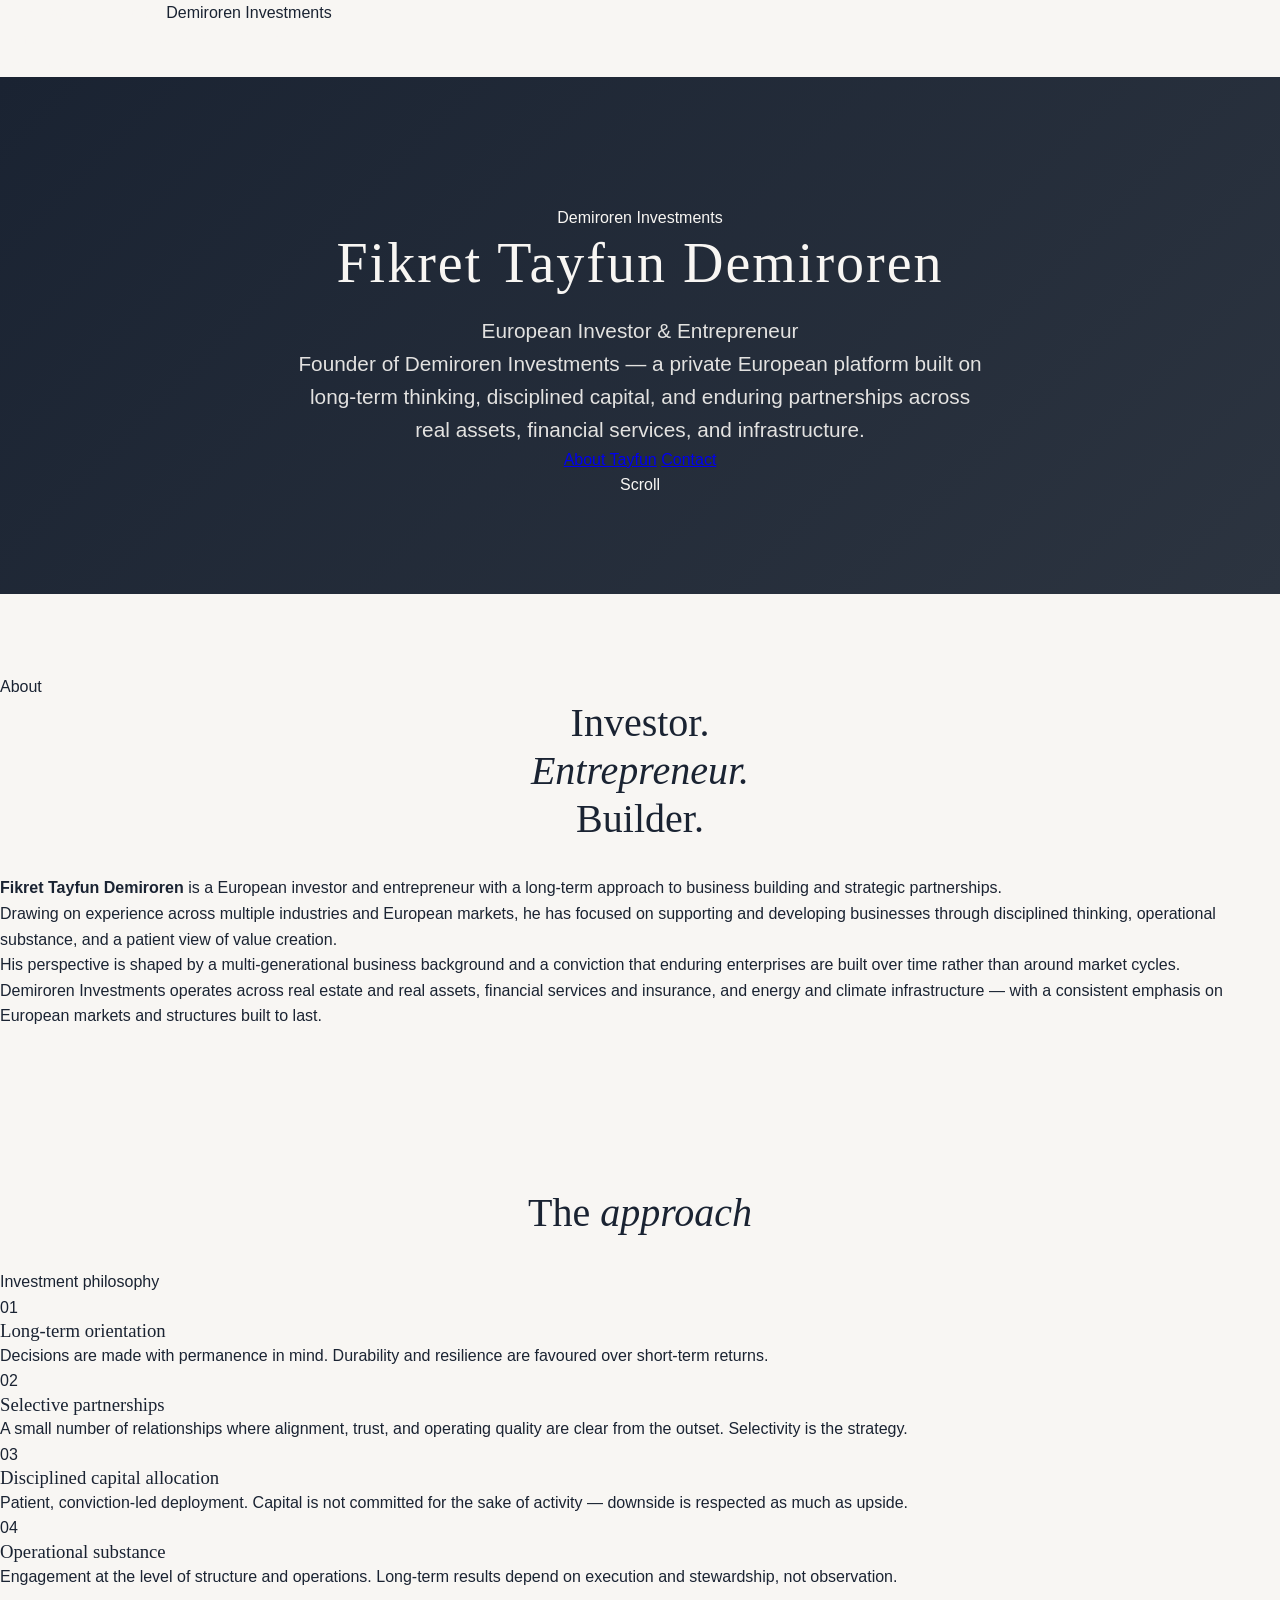
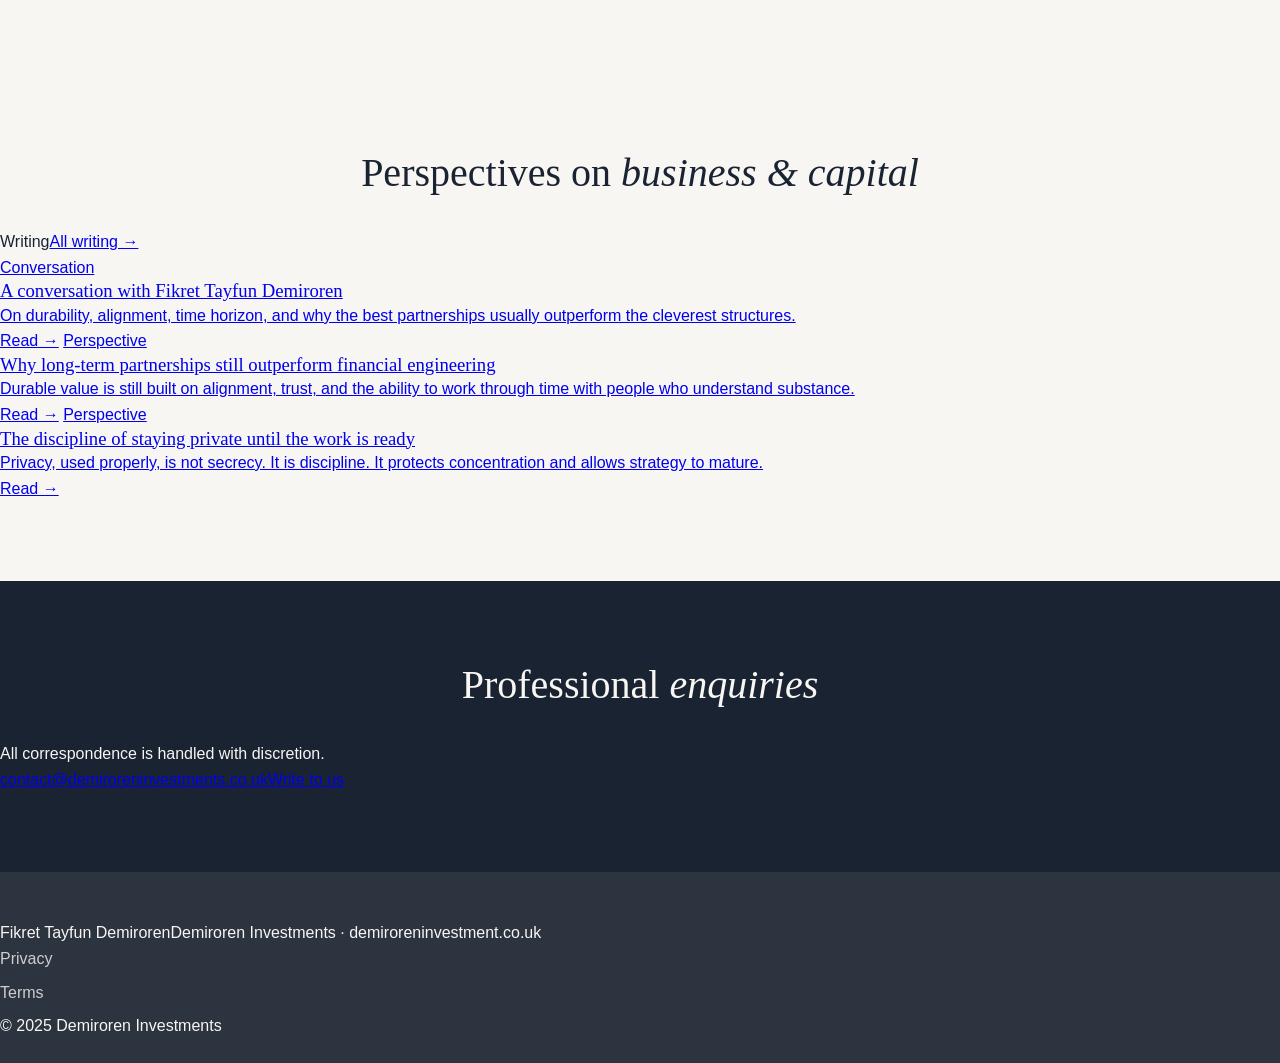
==== commit 2b66b24a: "Enhance SEO with structured data and meta updates Added structured data and updated meta tags for SE" ====
--- a/index.html
+++ b/index.html
@@ -6,8 +6,138 @@
   <title>Fikret Tayfun Demiroren | Demiroren Investments</title>
   <meta name="description" content="Fikret Tayfun Demiroren is a European investor and entrepreneur. Founder of Demiroren Investments — a private platform focused on long-term value creation, disciplined capital, and enduring partnerships." />
   <meta name="keywords" content="Tayfun Demiroren, Fikret Tayfun Demiroren, Tayfun Demiroren investor, Tayfun Demiroren background, Tayfun Demiroren long term investor, Demiroren Investments" />
-   <link rel="canonical" href="https://demiroreninvestment.co.uk/" />
+  <link rel="canonical" href="https://demiroreninvestment.co.uk/" />
   <meta property="og:title" content="Fikret Tayfun Demiroren | Demiroren Investments" />
-<meta name="robots" content="index, follow" />
+  <meta property="og:description" content="European investor and entrepreneur. Long-term value creation across real assets, financial services, and infrastructure." />
+  <meta property="og:type" content="website" />
+  <meta property="og:url" content="https://demiroreninvestment.co.uk/" />
+  <meta name="robots" content="index, follow" />
+  <script type="application/ld+json">
+  {
+    "@context": "https://schema.org",
+    "@graph": [
+      {
+        "@type": "Person",
+        "@id": "https://demiroreninvestment.co.uk/#tayfun",
+        "name": "Fikret Tayfun Demiroren",
+        "alternateName": ["Tayfun Demiroren", "F. Tayfun Demiroren"],
+        "jobTitle": "Investor and Entrepreneur",
+        "description": "European investor and entrepreneur focused on long-term value creation, disciplined capital allocation, and enduring partnerships across real assets, financial services, and infrastructure.",
+        "url": "https://demiroreninvestment.co.uk",
+        "nationality": "Turkish",
+        "knowsAbout": ["Private investment", "Real assets", "Financial services", "Insurance", "Energy infrastructure", "Long-term capital allocation"],
+        "sameAs": []
+      },
+      {
+        "@type": "Organization",
+        "@id": "https://demiroreninvestment.co.uk/#org",
+        "name": "Demiroren Investments",
+        "url": "https://demiroreninvestment.co.uk",
+        "founder": { "@id": "https://demiroreninvestment.co.uk/#tayfun" },
+        "description": "Private European investment platform founded by Fikret Tayfun Demiroren, focused on real assets, financial services, and infrastructure."
+      },
+      {
+        "@type": "WebSite",
+        "@id": "https://demiroreninvestment.co.uk/#site",
+        "url": "https://demiroreninvestment.co.uk",
+        "name": "Demiroren Investments",
+        "publisher": { "@id": "https://demiroreninvestment.co.uk/#org" }
+      }
+    ]
+  }
+  </script>
+  <link rel="preconnect" href="https://fonts.googleapis.com">
+  <link rel="preconnect" href="https://fonts.gstatic.com" crossorigin>
+  <link href="https://fonts.googleapis.com/css2?family=EB+Garamond:ital,wght@0,400;0,500;1,400;1,500&family=DM+Sans:wght@300;400;500&display=swap" rel="stylesheet">
+  <link rel="stylesheet" href="styles.css" />
 </head>
-<body><p>Placeholder - real file in ZIP</p></body></html>+<body>
+<nav id="main-nav">
+  <div class="nav-brand">
+    <a href="/" class="nav-name">Fikret Tayfun Demiroren</a>
+    <span class="nav-firm">Demiroren Investments</span>
+  </div>
+  <ul class="nav-links">
+    <li><a href="/" class="nav-link active">Home</a></li>
+    <li><a href="/#about" class="nav-link">About</a></li>
+    <li><a href="/#approach" class="nav-link">Approach</a></li>
+    <li><a href="/writing.html" class="nav-link">Writing</a></li>
+  </ul>
+  <a class="nav-cta" href="/#contact">Get in touch</a>
+</nav>
+<section class="hero">
+  <div class="hero-bg"></div>
+  <div class="hero-accent"></div>
+  <div class="hero-content">
+    <div class="hero-firm-tag"><span>Demiroren Investments</span></div>
+    <h1 class="hero-name" aria-label="Fikret Tayfun Demiroren">
+      <span class="first">Fikret</span>
+      <span class="middle">Tayfun</span>
+      <span class="last">Demiroren</span>
+    </h1>
+    <p class="hero-role">European Investor &amp; Entrepreneur</p>
+    <div class="hero-bar">
+      <p>Founder of Demiroren Investments — a private European platform built on long-term thinking, disciplined capital, and enduring partnerships across real assets, financial services, and infrastructure.</p>
+      <div class="hero-bar-cta">
+        <a href="/#about" class="btn-outline">About Tayfun</a>
+        <a href="/#contact" class="btn-outline">Contact</a>
+      </div>
+    </div>
+  </div>
+  <div class="scroll-cue"><div class="scroll-cue-line"></div><span>Scroll</span></div>
+</section>
+<section class="bio-section" id="about">
+  <div class="bio-inner">
+    <div class="bio-left reveal">
+      <span class="bio-label">About</span>
+      <h2>Investor.<br /><em>Entrepreneur.</em><br />Builder.</h2>
+      <div class="bio-left-rule"></div>
+    </div>
+    <div class="bio-right">
+      <p class="reveal"><strong>Fikret Tayfun Demiroren</strong> is a European investor and entrepreneur with a long-term approach to business building and strategic partnerships.</p>
+      <p class="reveal">Drawing on experience across multiple industries and European markets, he has focused on supporting and developing businesses through disciplined thinking, operational substance, and a patient view of value creation.</p>
+      <p class="reveal">His perspective is shaped by a multi-generational business background and a conviction that enduring enterprises are built over time rather than around market cycles.</p>
+      <p class="reveal">Demiroren Investments operates across real estate and real assets, financial services and insurance, and energy and climate infrastructure — with a consistent emphasis on European markets and structures built to last.</p>
+    </div>
+  </div>
+</section>
+<section class="approach-section" id="approach">
+  <div class="approach-inner">
+    <div class="approach-header reveal"><h2>The <em>approach</em></h2><span class="approach-tag">Investment philosophy</span></div>
+    <div class="approach-grid">
+      <div class="approach-item reveal"><span class="approach-num">01</span><h3>Long-term orientation</h3><p>Decisions are made with permanence in mind. Durability and resilience are favoured over short-term returns.</p></div>
+      <div class="approach-item reveal"><span class="approach-num">02</span><h3>Selective partnerships</h3><p>A small number of relationships where alignment, trust, and operating quality are clear from the outset. Selectivity is the strategy.</p></div>
+      <div class="approach-item reveal"><span class="approach-num">03</span><h3>Disciplined capital allocation</h3><p>Patient, conviction-led deployment. Capital is not committed for the sake of activity — downside is respected as much as upside.</p></div>
+      <div class="approach-item reveal"><span class="approach-num">04</span><h3>Operational substance</h3><p>Engagement at the level of structure and operations. Long-term results depend on execution and stewardship, not observation.</p></div>
+    </div>
+  </div>
+</section>
+<section class="writing-teaser">
+  <div class="writing-teaser-inner">
+    <div class="section-row reveal">
+      <h2>Perspectives on <em>business &amp; capital</em></h2>
+      <div class="section-row-right"><span class="section-label-tag">Writing</span><a href="/writing.html" class="see-all-btn">All writing →</a></div>
+    </div>
+    <div class="writing-cards">
+      <a href="/conversation.html" class="writing-card reveal"><span class="card-type">Conversation</span><h3 class="card-title">A conversation with Fikret Tayfun Demiroren</h3><p class="card-excerpt">On durability, alignment, time horizon, and why the best partnerships usually outperform the cleverest structures.</p><span class="card-arrow">Read →</span></a>
+      <a href="/long-term-partnerships.html" class="writing-card reveal"><span class="card-type">Perspective</span><h3 class="card-title">Why long-term partnerships still outperform financial engineering</h3><p class="card-excerpt">Durable value is still built on alignment, trust, and the ability to work through time with people who understand substance.</p><span class="card-arrow">Read →</span></a>
+      <a href="/discipline-of-staying-private.html" class="writing-card reveal"><span class="card-type">Perspective</span><h3 class="card-title">The discipline of staying private until the work is ready</h3><p class="card-excerpt">Privacy, used properly, is not secrecy. It is discipline. It protects concentration and allows strategy to mature.</p><span class="card-arrow">Read →</span></a>
+    </div>
+  </div>
+</section>
+<section class="contact-section" id="contact">
+  <div class="contact-inner">
+    <div class="contact-left reveal"><h2>Professional <em>enquiries</em></h2><p>All correspondence is handled with discretion.</p></div>
+    <div class="contact-right reveal"><a class="contact-email" href="mailto:contact@demiroreninvestments.co.uk">contact@demiroreninvestments.co.uk</a><a class="btn-warm" href="mailto:contact@demiroreninvestments.co.uk">Write to us</a></div>
+  </div>
+</section>
+<footer class="site-footer">
+  <div class="footer-inner">
+    <div class="footer-brand"><span class="footer-name">Fikret Tayfun Demiroren</span><span class="footer-firm">Demiroren Investments · demiroreninvestment.co.uk</span></div>
+    <div class="footer-links"><a href="/privacy.html">Privacy</a><a href="/terms.html">Terms</a></div>
+    <span class="footer-copy">&copy; 2025 Demiroren Investments</span>
+  </div>
+</footer>
+<script src="main.js"></script>
+</body>
+</html>
--- a/styles.css
+++ b/styles.css
@@ -0,0 +1,259 @@
+* {
+    margin: 0;
+    padding: 0;
+    box-sizing: border-box;
+}
+
+:root {
+    --navy: #1a2332;
+    --cream: #f8f6f3;
+    --gold: #c9a961;
+    --charcoal: #2c3440;
+    --light-grey: #e8e6e3;
+}
+
+body {
+    font-family: 'Inter', sans-serif;
+    background-color: var(--cream);
+    color: var(--navy);
+    line-height: 1.6;
+}
+
+h1, h2, h3, h4, h5, h6 {
+    font-family: 'Cormorant Garamond', serif;
+    font-weight: 500;
+    line-height: 1.2;
+}
+
+.container {
+    max-width: 1200px;
+    margin: 0 auto;
+    padding: 0 2rem;
+}
+
+/* Header */
+header {
+    background-color: var(--navy);
+    padding: 1.5rem 0;
+    position: sticky;
+    top: 0;
+    z-index: 100;
+    box-shadow: 0 2px 10px rgba(0,0,0,0.1);
+}
+
+.header-content {
+    display: flex;
+    justify-content: space-between;
+    align-items: center;
+}
+
+.logo {
+    font-family: 'Cormorant Garamond', serif;
+    font-size: 1.5rem;
+    font-weight: 600;
+    color: var(--cream);
+    text-decoration: none;
+    letter-spacing: 1px;
+}
+
+nav ul {
+    display: flex;
+    list-style: none;
+    gap: 2rem;
+}
+
+nav a {
+    color: var(--cream);
+    text-decoration: none;
+    font-size: 0.95rem;
+    transition: color 0.3s;
+}
+
+nav a:hover {
+    color: var(--gold);
+}
+
+/* Hero */
+.hero {
+    background: linear-gradient(135deg, var(--navy) 0%, var(--charcoal) 100%);
+    color: var(--cream);
+    padding: 8rem 0 6rem;
+    text-align: center;
+}
+
+.hero h1 {
+    font-size: 3.5rem;
+    margin-bottom: 1rem;
+    letter-spacing: 2px;
+}
+
+.hero p {
+    font-size: 1.3rem;
+    max-width: 700px;
+    margin: 0 auto;
+    opacity: 0.9;
+}
+
+/* Sections */
+section {
+    padding: 5rem 0;
+}
+
+section h2 {
+    font-size: 2.5rem;
+    margin-bottom: 2rem;
+    text-align: center;
+    color: var(--navy);
+}
+
+.section-divider {
+    width: 80px;
+    height: 2px;
+    background: var(--gold);
+    margin: 0 auto 3rem;
+}
+
+/* About */
+.about-content {
+    display: grid;
+    grid-template-columns: 1fr;
+    gap: 3rem;
+}
+
+.about-text p {
+    margin-bottom: 1.5rem;
+    font-size: 1.05rem;
+    line-height: 1.8;
+}
+
+.domicile-section {
+    background: white;
+    padding: 3rem;
+    border-radius: 4px;
+    box-shadow: 0 4px 20px rgba(0,0,0,0.08);
+    margin-top: 3rem;
+}
+
+.domicile-section h3 {
+    font-size: 1.8rem;
+    margin-bottom: 1.5rem;
+    color: var(--navy);
+}
+
+.domicile-section p {
+    font-size: 1.05rem;
+    line-height: 1.8;
+    margin-bottom: 1rem;
+}
+
+/* Expertise */
+.expertise-grid {
+    display: grid;
+    grid-template-columns: repeat(auto-fit, minmax(300px, 1fr));
+    gap: 2rem;
+    margin-top: 3rem;
+}
+
+.expertise-card {
+    background: white;
+    padding: 2.5rem;
+    border-radius: 4px;
+    box-shadow: 0 4px 20px rgba(0,0,0,0.08);
+    transition: transform 0.3s;
+}
+
+.expertise-card:hover {
+    transform: translateY(-5px);
+}
+
+.expertise-card h3 {
+    font-size: 1.5rem;
+    margin-bottom: 1rem;
+    color: var(--navy);
+}
+
+.expertise-card p {
+    color: var(--charcoal);
+    line-height: 1.7;
+}
+
+/* Contact */
+#contact {
+    background: var(--navy);
+    color: var(--cream);
+}
+
+#contact h2 {
+    color: var(--cream);
+}
+
+/* Footer */
+footer {
+    background: var(--charcoal);
+    color: var(--cream);
+    padding: 3rem 0 1.5rem;
+}
+
+.footer-content {
+    display: grid;
+    grid-template-columns: 2fr 1fr 1fr;
+    gap: 3rem;
+    margin-bottom: 2rem;
+}
+
+.footer-about h3 {
+    font-size: 1.5rem;
+    margin-bottom: 1rem;
+}
+
+.footer-about p {
+    opacity: 0.8;
+    line-height: 1.7;
+}
+
+.footer-links h4 {
+    font-size: 1.2rem;
+    margin-bottom: 1rem;
+}
+
+.footer-links ul {
+    list-style: none;
+}
+
+.footer-links a {
+    color: var(--cream);
+    text-decoration: none;
+    opacity: 0.8;
+    transition: opacity 0.3s;
+    display: block;
+    margin-bottom: 0.5rem;
+}
+
+.footer-links a:hover {
+    opacity: 1;
+    color: var(--gold);
+}
+
+.footer-bottom {
+    text-align: center;
+    padding-top: 2rem;
+    border-top: 1px solid rgba(248, 246, 243, 0.2);
+    opacity: 0.7;
+    font-size: 0.9rem;
+}
+
+/* Responsive */
+@media (max-width: 768px) {
+    .hero h1 {
+        font-size: 2.5rem;
+    }
+    
+    .footer-content {
+        grid-template-columns: 1fr;
+    }
+    
+    nav ul {
+        flex-direction: column;
+        gap: 1rem;
+    }
+}
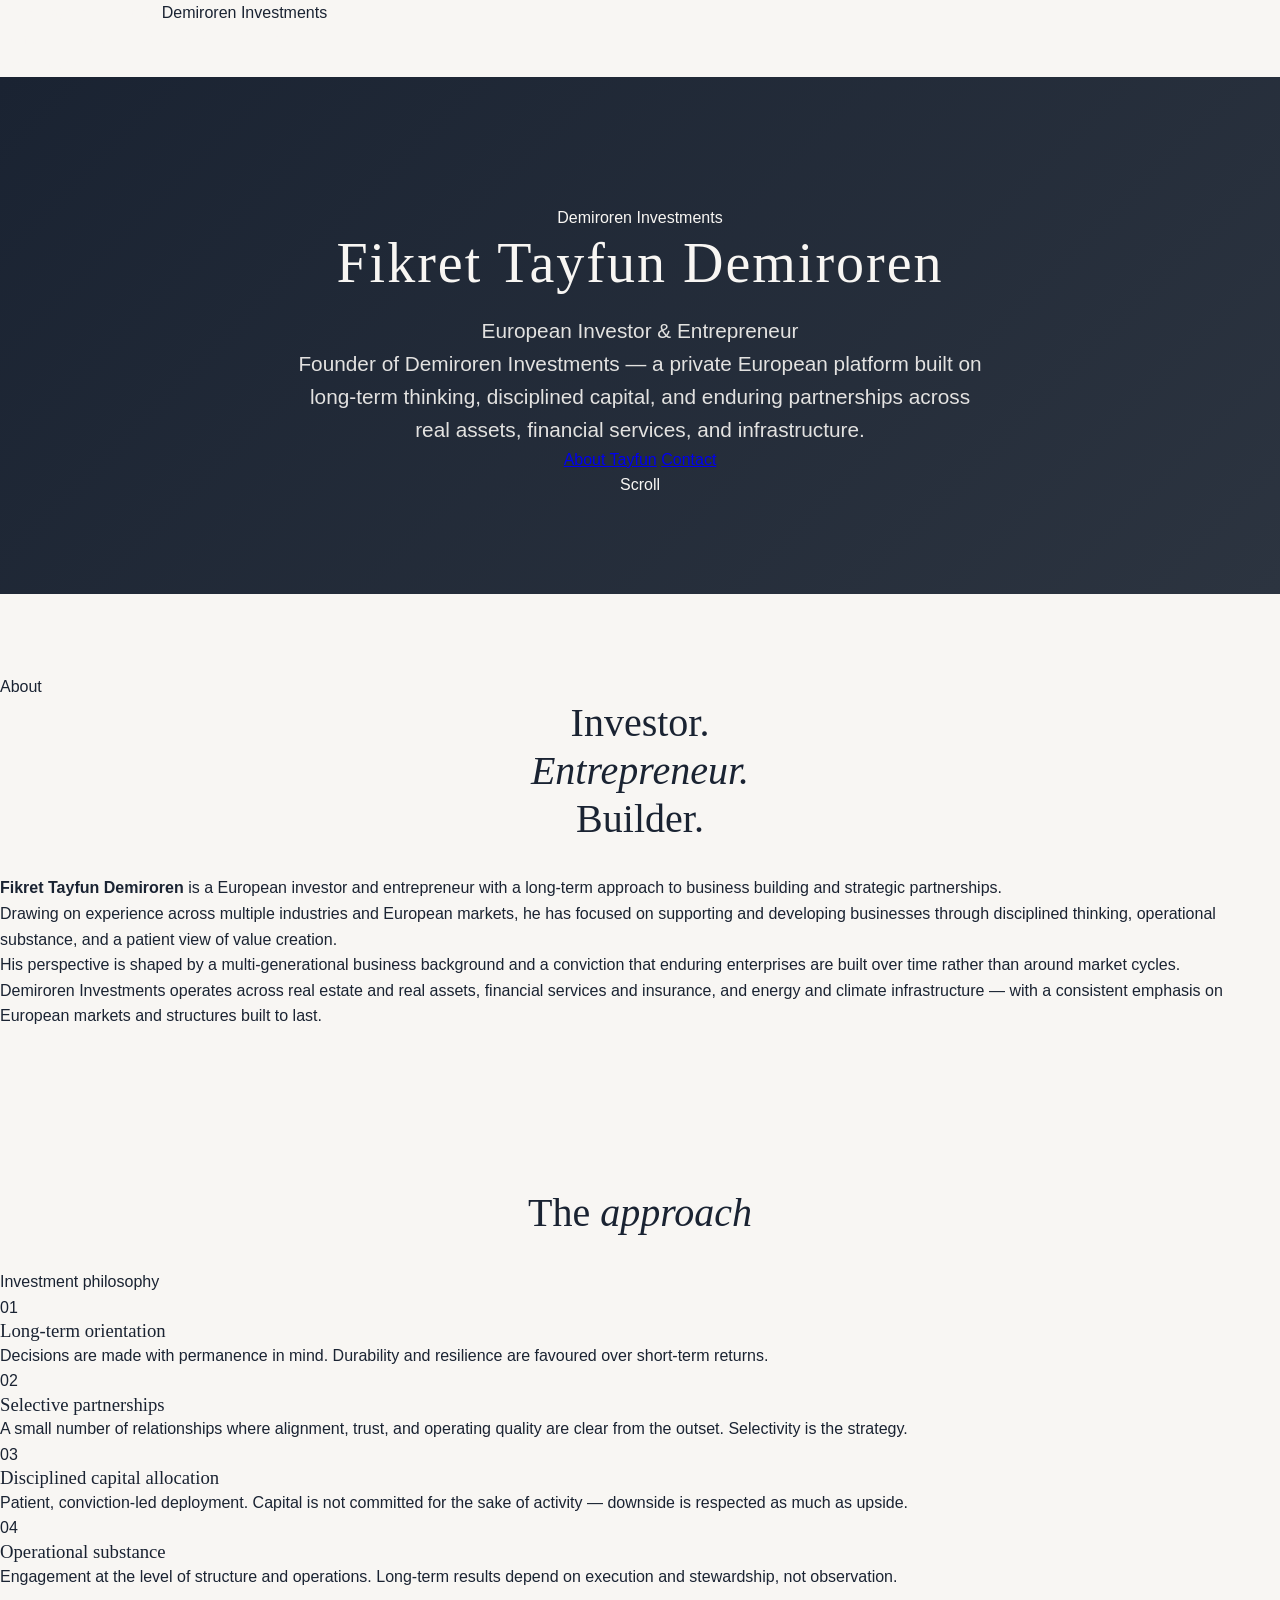
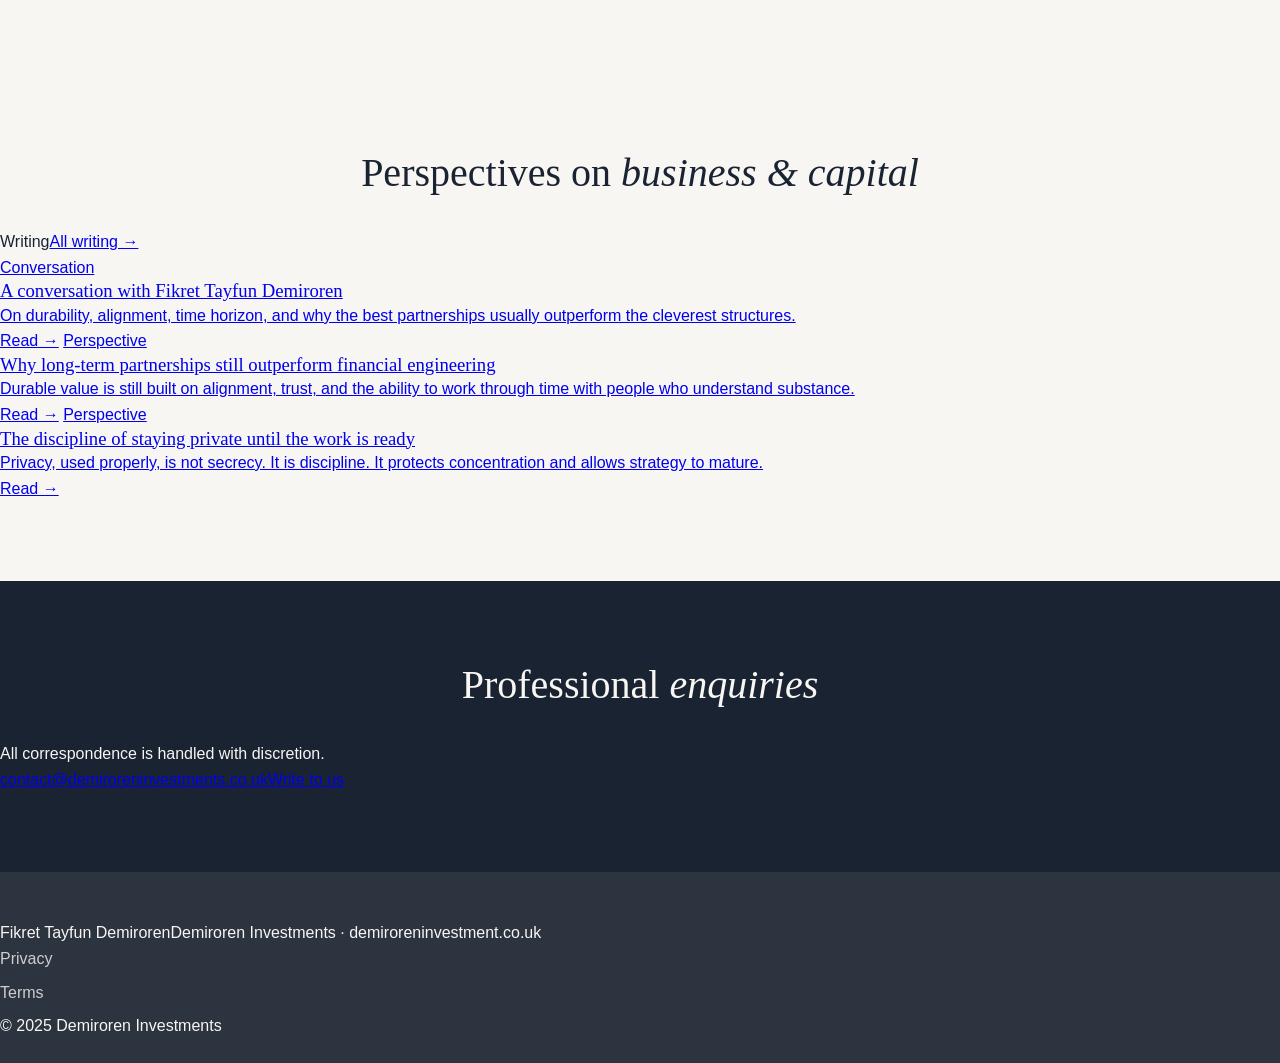
==== commit f92f2ff0: "Update index.html" ====
--- a/index.html
+++ b/index.html
@@ -12,6 +12,7 @@
   <meta property="og:type" content="website" />
   <meta property="og:url" content="https://demiroreninvestment.co.uk/" />
   <meta name="robots" content="index, follow" />
+  <meta name="google-site-verification" content="qR9q6neMzTWbNHke_ObNsL4GCm9TXgYoHYM-_piTnAM" />
   <script type="application/ld+json">
   {
     "@context": "https://schema.org",
@@ -53,10 +54,7 @@
 </head>
 <body>
 <nav id="main-nav">
-  <div class="nav-brand">
-    <a href="/" class="nav-name">Fikret Tayfun Demiroren</a>
-    <span class="nav-firm">Demiroren Investments</span>
-  </div>
+  <div class="nav-brand"><a href="/" class="nav-name">Fikret Tayfun Demiroren</a><span class="nav-firm">Demiroren Investments</span></div>
   <ul class="nav-links">
     <li><a href="/" class="nav-link active">Home</a></li>
     <li><a href="/#about" class="nav-link">About</a></li>
@@ -88,11 +86,7 @@
 </section>
 <section class="bio-section" id="about">
   <div class="bio-inner">
-    <div class="bio-left reveal">
-      <span class="bio-label">About</span>
-      <h2>Investor.<br /><em>Entrepreneur.</em><br />Builder.</h2>
-      <div class="bio-left-rule"></div>
-    </div>
+    <div class="bio-left reveal"><span class="bio-label">About</span><h2>Investor.<br /><em>Entrepreneur.</em><br />Builder.</h2><div class="bio-left-rule"></div></div>
     <div class="bio-right">
       <p class="reveal"><strong>Fikret Tayfun Demiroren</strong> is a European investor and entrepreneur with a long-term approach to business building and strategic partnerships.</p>
       <p class="reveal">Drawing on experience across multiple industries and European markets, he has focused on supporting and developing businesses through disciplined thinking, operational substance, and a patient view of value creation.</p>
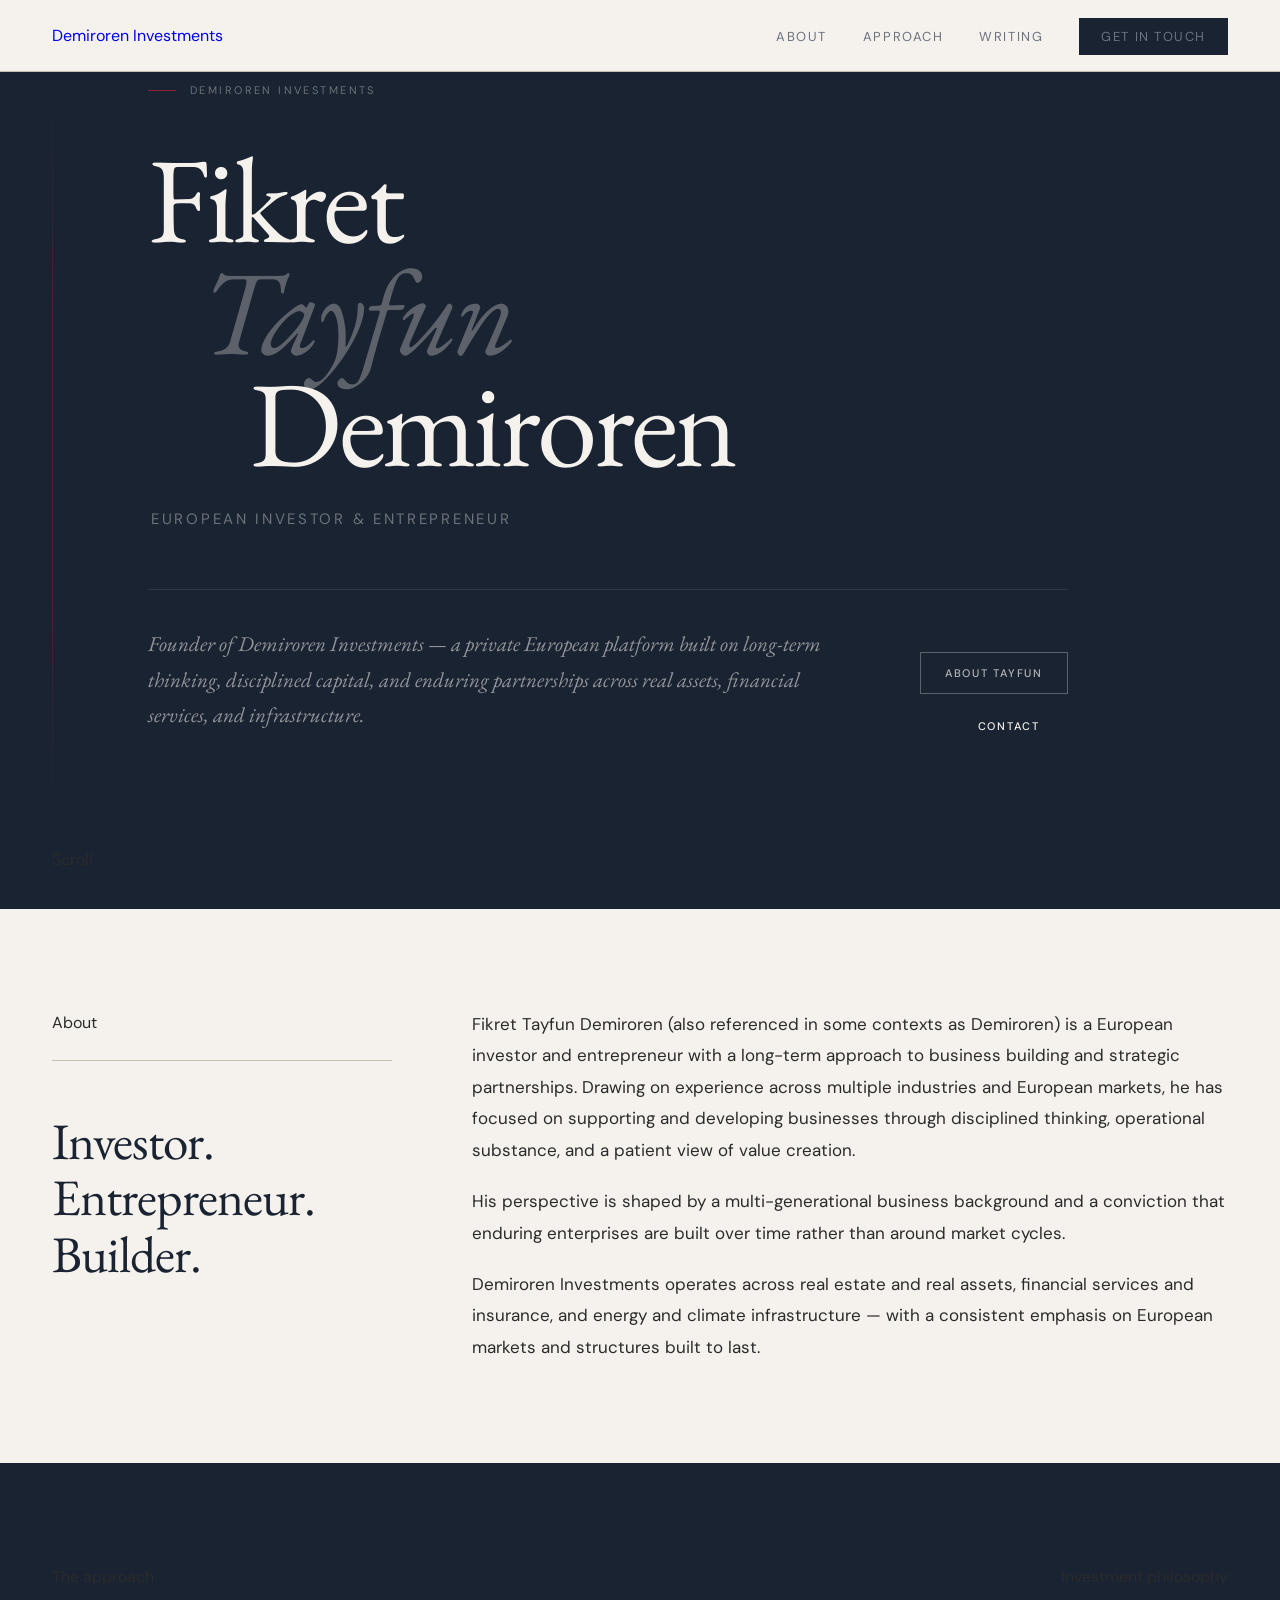
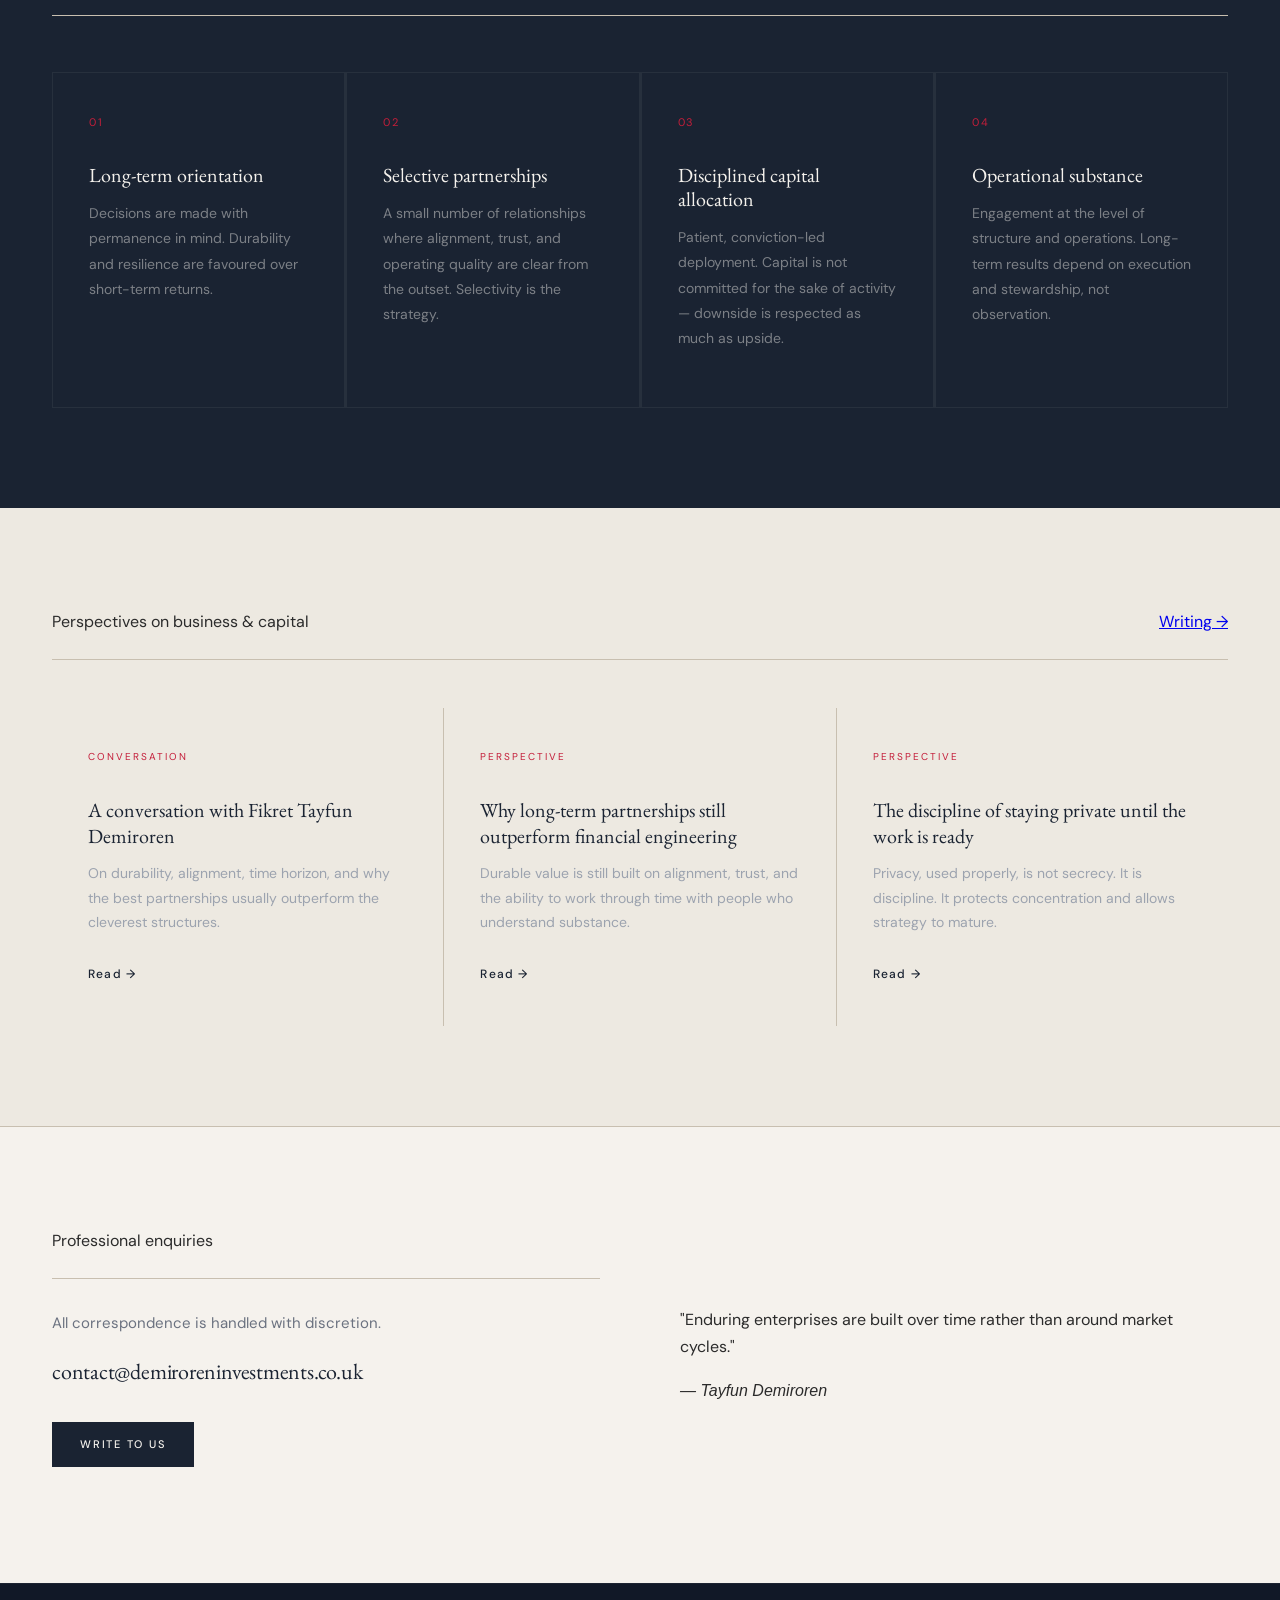
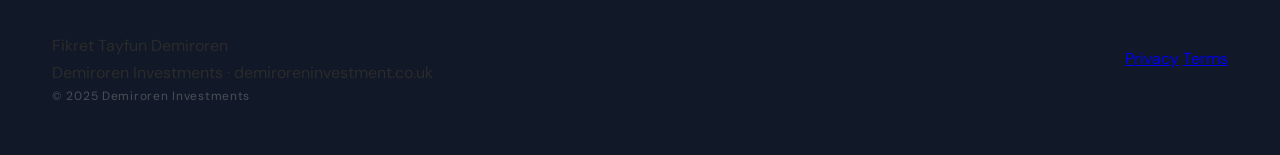
==== commit a31cad93: "Revise meta tags and navigation in index.html Updated meta tags and navigation structure for improve" ====
--- a/index.html
+++ b/index.html
@@ -4,134 +4,166 @@
   <meta charset="UTF-8" />
   <meta name="viewport" content="width=device-width, initial-scale=1.0" />
   <title>Fikret Tayfun Demiroren | Demiroren Investments</title>
-  <meta name="description" content="Fikret Tayfun Demiroren is a European investor and entrepreneur. Founder of Demiroren Investments — a private platform focused on long-term value creation, disciplined capital, and enduring partnerships." />
-  <meta name="keywords" content="Tayfun Demiroren, Fikret Tayfun Demiroren, Tayfun Demiroren investor, Tayfun Demiroren background, Tayfun Demiroren long term investor, Demiroren Investments" />
-  <link rel="canonical" href="https://demiroreninvestment.co.uk/" />
-  <meta property="og:title" content="Fikret Tayfun Demiroren | Demiroren Investments" />
-  <meta property="og:description" content="European investor and entrepreneur. Long-term value creation across real assets, financial services, and infrastructure." />
-  <meta property="og:type" content="website" />
-  <meta property="og:url" content="https://demiroreninvestment.co.uk/" />
-  <meta name="robots" content="index, follow" />
-  <meta name="google-site-verification" content="qR9q6neMzTWbNHke_ObNsL4GCm9TXgYoHYM-_piTnAM" />
+  <meta name="description" content="Fikret Tayfun Demiroren (also referenced as Demiroren) is a European investor and entrepreneur. Founder of Demiroren Investments, a private platform focused on long-term value creation and disciplined capital.">
+  <meta name="keywords" content="Tayfun Demiroren, Fikret Tayfun Demiroren, Tayfun Demiroren investor, Demiroren Investments, Tayfun Demiroren background, Tayfun Demiroren long term investor">
+  <link rel="canonical" href="https://demiroreninvestment.co.uk/">
+  <meta property="og:title" content="Fikret Tayfun Demiroren | Demiroren Investments">
+  <meta property="og:description" content="European investor and entrepreneur. Long-term value creation across real assets, financial services, and infrastructure.">
+  <meta property="og:type" content="website">
+  <meta property="og:url" content="https://demiroreninvestment.co.uk/">
+  <meta name="twitter:card" content="summary">
+  <meta name="robots" content="index, follow">
+  <link rel="preconnect" href="https://fonts.googleapis.com">
+  <link rel="preconnect" href="https://fonts.gstatic.com" crossorigin>
+  <link href="https://fonts.googleapis.com/css2?family=EB+Garamond:ital,wght@0,400;0,500;1,400;1,500&family=DM+Sans:wght@300;400;500&display=swap" rel="stylesheet">
+  <link rel="stylesheet" href="styles.css">
   <script type="application/ld+json">
   {
     "@context": "https://schema.org",
-    "@graph": [
-      {
-        "@type": "Person",
-        "@id": "https://demiroreninvestment.co.uk/#tayfun",
-        "name": "Fikret Tayfun Demiroren",
-        "alternateName": ["Tayfun Demiroren", "F. Tayfun Demiroren"],
-        "jobTitle": "Investor and Entrepreneur",
-        "description": "European investor and entrepreneur focused on long-term value creation, disciplined capital allocation, and enduring partnerships across real assets, financial services, and infrastructure.",
-        "url": "https://demiroreninvestment.co.uk",
-        "nationality": "Turkish",
-        "knowsAbout": ["Private investment", "Real assets", "Financial services", "Insurance", "Energy infrastructure", "Long-term capital allocation"],
-        "sameAs": []
-      },
-      {
-        "@type": "Organization",
-        "@id": "https://demiroreninvestment.co.uk/#org",
-        "name": "Demiroren Investments",
-        "url": "https://demiroreninvestment.co.uk",
-        "founder": { "@id": "https://demiroreninvestment.co.uk/#tayfun" },
-        "description": "Private European investment platform founded by Fikret Tayfun Demiroren, focused on real assets, financial services, and infrastructure."
-      },
-      {
-        "@type": "WebSite",
-        "@id": "https://demiroreninvestment.co.uk/#site",
-        "url": "https://demiroreninvestment.co.uk",
-        "name": "Demiroren Investments",
-        "publisher": { "@id": "https://demiroreninvestment.co.uk/#org" }
-      }
-    ]
+    "@type": "Person",
+    "name": "Fikret Tayfun Demiroren",
+    "alternateName": ["Tayfun Demiroren", "F. Tayfun Demiroren", "Fikret Tayfun Demiroren"],
+    "jobTitle": "Investor and Entrepreneur",
+    "url": "https://demiroreninvestment.co.uk",
+    "description": "European investor and entrepreneur. Founder of Demiroren Investments.",
+    "worksFor": { "@type": "Organization", "name": "Demiroren Investments", "url": "https://demiroreninvestment.co.uk" }
   }
   </script>
-  <link rel="preconnect" href="https://fonts.googleapis.com">
-  <link rel="preconnect" href="https://fonts.gstatic.com" crossorigin>
-  <link href="https://fonts.googleapis.com/css2?family=EB+Garamond:ital,wght@0,400;0,500;1,400;1,500&family=DM+Sans:wght@300;400;500&display=swap" rel="stylesheet">
-  <link rel="stylesheet" href="styles.css" />
 </head>
 <body>
-<nav id="main-nav">
-  <div class="nav-brand"><a href="/" class="nav-name">Fikret Tayfun Demiroren</a><span class="nav-firm">Demiroren Investments</span></div>
-  <ul class="nav-links">
-    <li><a href="/" class="nav-link active">Home</a></li>
-    <li><a href="/#about" class="nav-link">About</a></li>
-    <li><a href="/#approach" class="nav-link">Approach</a></li>
-    <li><a href="/writing.html" class="nav-link">Writing</a></li>
-  </ul>
-  <a class="nav-cta" href="/#contact">Get in touch</a>
-</nav>
-<section class="hero">
-  <div class="hero-bg"></div>
-  <div class="hero-accent"></div>
-  <div class="hero-content">
-    <div class="hero-firm-tag"><span>Demiroren Investments</span></div>
-    <h1 class="hero-name" aria-label="Fikret Tayfun Demiroren">
-      <span class="first">Fikret</span>
-      <span class="middle">Tayfun</span>
-      <span class="last">Demiroren</span>
-    </h1>
-    <p class="hero-role">European Investor &amp; Entrepreneur</p>
-    <div class="hero-bar">
-      <p>Founder of Demiroren Investments — a private European platform built on long-term thinking, disciplined capital, and enduring partnerships across real assets, financial services, and infrastructure.</p>
-      <div class="hero-bar-cta">
-        <a href="/#about" class="btn-outline">About Tayfun</a>
-        <a href="/#contact" class="btn-outline">Contact</a>
+  <nav id="main-nav">
+    <a href="/" class="nav-brand">Demiroren Investments</a>
+    <ul class="nav-links">
+      <li><a href="#about">About</a></li>
+      <li><a href="#approach">Approach</a></li>
+      <li><a href="writing.html">Writing</a></li>
+      <li><a href="#contact" class="nav-cta">Get in touch</a></li>
+    </ul>
+  </nav>
+  <section class="hero" id="home">
+    <div class="hero-grid"></div>
+    <div class="hero-accent"></div>
+    <div class="hero-content">
+      <div class="hero-firm-tag"><span>Demiroren Investments</span></div>
+      <h1 class="hero-name">
+        <span class="first">Fikret</span>
+        <span class="middle">Tayfun</span>
+        <span class="last">Demiroren</span>
+      </h1>
+      <p class="hero-role">European Investor &amp; Entrepreneur</p>
+      <div class="hero-bar">
+        <p>Founder of Demiroren Investments — a private European platform built on long-term thinking, disciplined capital, and enduring partnerships across real assets, financial services, and infrastructure.</p>
+        <div class="hero-bar-cta">
+          <a href="#about" class="btn-outline">About Tayfun</a>
+          <a href="#contact" class="btn-warm">Contact</a>
+        </div>
       </div>
     </div>
-  </div>
-  <div class="scroll-cue"><div class="scroll-cue-line"></div><span>Scroll</span></div>
-</section>
-<section class="bio-section" id="about">
-  <div class="bio-inner">
-    <div class="bio-left reveal"><span class="bio-label">About</span><h2>Investor.<br /><em>Entrepreneur.</em><br />Builder.</h2><div class="bio-left-rule"></div></div>
-    <div class="bio-right">
-      <p class="reveal"><strong>Fikret Tayfun Demiroren</strong> is a European investor and entrepreneur with a long-term approach to business building and strategic partnerships.</p>
-      <p class="reveal">Drawing on experience across multiple industries and European markets, he has focused on supporting and developing businesses through disciplined thinking, operational substance, and a patient view of value creation.</p>
-      <p class="reveal">His perspective is shaped by a multi-generational business background and a conviction that enduring enterprises are built over time rather than around market cycles.</p>
-      <p class="reveal">Demiroren Investments operates across real estate and real assets, financial services and insurance, and energy and climate infrastructure — with a consistent emphasis on European markets and structures built to last.</p>
+    <div class="scroll-cue">Scroll</div>
+  </section>
+  <section class="bio-section" id="about">
+    <div class="bio-inner">
+      <div class="bio-left">
+        <div class="section-row">
+          <span class="section-label">About</span>
+          <div class="section-rule"></div>
+        </div>
+        <h2>Investor.<br>Entrepreneur.<br>Builder.</h2>
+      </div>
+      <div class="bio-right">
+        <p>Fikret Tayfun Demiroren (also referenced in some contexts as Demiroren) is a European investor and entrepreneur with a long-term approach to business building and strategic partnerships. Drawing on experience across multiple industries and European markets, he has focused on supporting and developing businesses through disciplined thinking, operational substance, and a patient view of value creation.</p>
+        <p>His perspective is shaped by a multi-generational business background and a conviction that enduring enterprises are built over time rather than around market cycles.</p>
+        <p>Demiroren Investments operates across real estate and real assets, financial services and insurance, and energy and climate infrastructure — with a consistent emphasis on European markets and structures built to last.</p>
+      </div>
     </div>
-  </div>
-</section>
-<section class="approach-section" id="approach">
-  <div class="approach-inner">
-    <div class="approach-header reveal"><h2>The <em>approach</em></h2><span class="approach-tag">Investment philosophy</span></div>
+  </section>
+  <section class="approach-section" id="approach">
+    <div class="section-row" style="margin-bottom: 56px;">
+      <span class="section-label">The approach</span>
+      <div class="section-rule"></div>
+      <span class="section-row-right">Investment philosophy</span>
+    </div>
     <div class="approach-grid">
-      <div class="approach-item reveal"><span class="approach-num">01</span><h3>Long-term orientation</h3><p>Decisions are made with permanence in mind. Durability and resilience are favoured over short-term returns.</p></div>
-      <div class="approach-item reveal"><span class="approach-num">02</span><h3>Selective partnerships</h3><p>A small number of relationships where alignment, trust, and operating quality are clear from the outset. Selectivity is the strategy.</p></div>
-      <div class="approach-item reveal"><span class="approach-num">03</span><h3>Disciplined capital allocation</h3><p>Patient, conviction-led deployment. Capital is not committed for the sake of activity — downside is respected as much as upside.</p></div>
-      <div class="approach-item reveal"><span class="approach-num">04</span><h3>Operational substance</h3><p>Engagement at the level of structure and operations. Long-term results depend on execution and stewardship, not observation.</p></div>
+      <div class="approach-item">
+        <span class="approach-num">01</span>
+        <h3>Long-term orientation</h3>
+        <p>Decisions are made with permanence in mind. Durability and resilience are favoured over short-term returns.</p>
+      </div>
+      <div class="approach-item">
+        <span class="approach-num">02</span>
+        <h3>Selective partnerships</h3>
+        <p>A small number of relationships where alignment, trust, and operating quality are clear from the outset. Selectivity is the strategy.</p>
+      </div>
+      <div class="approach-item">
+        <span class="approach-num">03</span>
+        <h3>Disciplined capital allocation</h3>
+        <p>Patient, conviction-led deployment. Capital is not committed for the sake of activity — downside is respected as much as upside.</p>
+      </div>
+      <div class="approach-item">
+        <span class="approach-num">04</span>
+        <h3>Operational substance</h3>
+        <p>Engagement at the level of structure and operations. Long-term results depend on execution and stewardship, not observation.</p>
+      </div>
     </div>
-  </div>
-</section>
-<section class="writing-teaser">
-  <div class="writing-teaser-inner">
-    <div class="section-row reveal">
-      <h2>Perspectives on <em>business &amp; capital</em></h2>
-      <div class="section-row-right"><span class="section-label-tag">Writing</span><a href="/writing.html" class="see-all-btn">All writing →</a></div>
+  </section>
+  <section class="writing-teaser" id="writing">
+    <div class="section-row" style="margin-bottom: 48px;">
+      <span class="section-label">Perspectives on business &amp; capital</span>
+      <div class="section-rule"></div>
+      <a href="writing.html" class="section-row-right">Writing &rarr;</a>
     </div>
     <div class="writing-cards">
-      <a href="/conversation.html" class="writing-card reveal"><span class="card-type">Conversation</span><h3 class="card-title">A conversation with Fikret Tayfun Demiroren</h3><p class="card-excerpt">On durability, alignment, time horizon, and why the best partnerships usually outperform the cleverest structures.</p><span class="card-arrow">Read →</span></a>
-      <a href="/long-term-partnerships.html" class="writing-card reveal"><span class="card-type">Perspective</span><h3 class="card-title">Why long-term partnerships still outperform financial engineering</h3><p class="card-excerpt">Durable value is still built on alignment, trust, and the ability to work through time with people who understand substance.</p><span class="card-arrow">Read →</span></a>
-      <a href="/discipline-of-staying-private.html" class="writing-card reveal"><span class="card-type">Perspective</span><h3 class="card-title">The discipline of staying private until the work is ready</h3><p class="card-excerpt">Privacy, used properly, is not secrecy. It is discipline. It protects concentration and allows strategy to mature.</p><span class="card-arrow">Read →</span></a>
+      <a href="conversation.html" class="writing-card">
+        <span class="card-type">Conversation</span>
+        <h3 class="card-title">A conversation with Fikret Tayfun Demiroren</h3>
+        <p class="card-excerpt">On durability, alignment, time horizon, and why the best partnerships usually outperform the cleverest structures.</p>
+        <span class="card-arrow">Read &rarr;</span>
+      </a>
+      <a href="long-term-partnerships.html" class="writing-card">
+        <span class="card-type">Perspective</span>
+        <h3 class="card-title">Why long-term partnerships still outperform financial engineering</h3>
+        <p class="card-excerpt">Durable value is still built on alignment, trust, and the ability to work through time with people who understand substance.</p>
+        <span class="card-arrow">Read &rarr;</span>
+      </a>
+      <a href="discipline-of-staying-private.html" class="writing-card">
+        <span class="card-type">Perspective</span>
+        <h3 class="card-title">The discipline of staying private until the work is ready</h3>
+        <p class="card-excerpt">Privacy, used properly, is not secrecy. It is discipline. It protects concentration and allows strategy to mature.</p>
+        <span class="card-arrow">Read &rarr;</span>
+      </a>
     </div>
-  </div>
-</section>
-<section class="contact-section" id="contact">
-  <div class="contact-inner">
-    <div class="contact-left reveal"><h2>Professional <em>enquiries</em></h2><p>All correspondence is handled with discretion.</p></div>
-    <div class="contact-right reveal"><a class="contact-email" href="mailto:contact@demiroreninvestments.co.uk">contact@demiroreninvestments.co.uk</a><a class="btn-warm" href="mailto:contact@demiroreninvestments.co.uk">Write to us</a></div>
-  </div>
-</section>
-<footer class="site-footer">
-  <div class="footer-inner">
-    <div class="footer-brand"><span class="footer-name">Fikret Tayfun Demiroren</span><span class="footer-firm">Demiroren Investments · demiroreninvestment.co.uk</span></div>
-    <div class="footer-links"><a href="/privacy.html">Privacy</a><a href="/terms.html">Terms</a></div>
-    <span class="footer-copy">&copy; 2025 Demiroren Investments</span>
-  </div>
-</footer>
-<script src="main.js"></script>
+  </section>
+  <section class="contact-section" id="contact">
+    <div class="contact-inner">
+      <div class="contact-left">
+        <div class="section-row" style="margin-bottom: 32px;">
+          <span class="section-label">Professional enquiries</span>
+        </div>
+        <p class="contact-note">All correspondence is handled with discretion.</p>
+        <a href="mailto:contact@demiroreninvestments.co.uk" class="contact-email">contact@demiroreninvestments.co.uk</a>
+        <p style="margin-top: 32px;"><a href="mailto:contact@demiroreninvestments.co.uk" class="btn-warm">Write to us</a></p>
+      </div>
+      <div class="contact-right">
+        <blockquote class="contact-quote">
+          <p>"Enduring enterprises are built over time rather than around market cycles."</p>
+          <cite>&mdash; Tayfun Demiroren</cite>
+        </blockquote>
+      </div>
+    </div>
+  </section>
+  <footer class="site-footer">
+    <div class="footer-inner">
+      <div class="footer-left">
+        <span class="footer-brand">Fikret Tayfun Demiroren</span>
+        <span class="footer-sub">Demiroren Investments &middot; demiroreninvestment.co.uk</span>
+      </div>
+      <nav class="footer-nav">
+        <a href="privacy.html">Privacy</a>
+        <a href="terms.html">Terms</a>
+      </nav>
+    </div>
+    <p class="footer-copy">&copy; 2025 Demiroren Investments</p>
+  </footer>
+  <script src="main.js"></script>
 </body>
 </html>
--- a/styles.css
+++ b/styles.css
@@ -1,259 +1,259 @@
-* {
-    margin: 0;
-    padding: 0;
-    box-sizing: border-box;
-}
+/* DEMIROREN INVESTMENTS — styles.css
+   Design system: navy/warm cream, EB Garamond serif, DM Sans
+   ============================================================ */
+
+*, *::before, *::after { box-sizing: border-box; margin: 0; padding: 0; }
 
 :root {
-    --navy: #1a2332;
-    --cream: #f8f6f3;
-    --gold: #c9a961;
-    --charcoal: #2c3440;
-    --light-grey: #e8e6e3;
-}
+  --navy:    #1A2332;
+  --navy-90: rgba(26,35,50,0.9);
+  --navy-d:  #111827;
+  --mid:     #2E3F56;
+  --warm:    #F5F2ED;
+  --cream:   #EDE9E1;
+  --text:    #2B2B2B;
+  --muted:   #6B7280;
+  --stone:   #9CA3AF;
+  --rule:    #C8BFB0;
+  --red:     #C41E3A;
+  --red-hover: #a01629;
+  --serif: 'EB Garamond', Georgia, serif;
+  --sans:  'DM Sans', -apple-system, BlinkMacSystemFont, 'Segoe UI', sans-serif;
+  --mono:  'IBM Plex Mono', 'Courier New', monospace;
+  --t: 0.35s cubic-bezier(0.22, 1, 0.36, 1);
+}
+
+html { scroll-behavior: smooth; }
 
 body {
-    font-family: 'Inter', sans-serif;
-    background-color: var(--cream);
-    color: var(--navy);
-    line-height: 1.6;
-}
-
-h1, h2, h3, h4, h5, h6 {
-    font-family: 'Cormorant Garamond', serif;
-    font-weight: 500;
-    line-height: 1.2;
-}
-
-.container {
-    max-width: 1200px;
-    margin: 0 auto;
-    padding: 0 2rem;
-}
-
-/* Header */
-header {
-    background-color: var(--navy);
-    padding: 1.5rem 0;
-    position: sticky;
-    top: 0;
-    z-index: 100;
-    box-shadow: 0 2px 10px rgba(0,0,0,0.1);
-}
-
-.header-content {
-    display: flex;
-    justify-content: space-between;
-    align-items: center;
-}
-
-.logo {
-    font-family: 'Cormorant Garamond', serif;
-    font-size: 1.5rem;
-    font-weight: 600;
-    color: var(--cream);
-    text-decoration: none;
-    letter-spacing: 1px;
-}
-
-nav ul {
-    display: flex;
-    list-style: none;
-    gap: 2rem;
-}
-
-nav a {
-    color: var(--cream);
-    text-decoration: none;
-    font-size: 0.95rem;
-    transition: color 0.3s;
-}
-
-nav a:hover {
-    color: var(--gold);
-}
-
-/* Hero */
-.hero {
-    background: linear-gradient(135deg, var(--navy) 0%, var(--charcoal) 100%);
-    color: var(--cream);
-    padding: 8rem 0 6rem;
-    text-align: center;
-}
-
-.hero h1 {
-    font-size: 3.5rem;
-    margin-bottom: 1rem;
-    letter-spacing: 2px;
-}
-
-.hero p {
-    font-size: 1.3rem;
-    max-width: 700px;
-    margin: 0 auto;
-    opacity: 0.9;
-}
-
-/* Sections */
-section {
-    padding: 5rem 0;
-}
-
-section h2 {
-    font-size: 2.5rem;
-    margin-bottom: 2rem;
-    text-align: center;
-    color: var(--navy);
-}
-
-.section-divider {
-    width: 80px;
-    height: 2px;
-    background: var(--gold);
-    margin: 0 auto 3rem;
-}
-
-/* About */
-.about-content {
-    display: grid;
-    grid-template-columns: 1fr;
-    gap: 3rem;
-}
-
-.about-text p {
-    margin-bottom: 1.5rem;
-    font-size: 1.05rem;
-    line-height: 1.8;
-}
-
-.domicile-section {
-    background: white;
-    padding: 3rem;
-    border-radius: 4px;
-    box-shadow: 0 4px 20px rgba(0,0,0,0.08);
-    margin-top: 3rem;
-}
-
-.domicile-section h3 {
-    font-size: 1.8rem;
-    margin-bottom: 1.5rem;
-    color: var(--navy);
-}
-
-.domicile-section p {
-    font-size: 1.05rem;
-    line-height: 1.8;
-    margin-bottom: 1rem;
-}
-
-/* Expertise */
-.expertise-grid {
-    display: grid;
-    grid-template-columns: repeat(auto-fit, minmax(300px, 1fr));
-    gap: 2rem;
-    margin-top: 3rem;
-}
-
-.expertise-card {
-    background: white;
-    padding: 2.5rem;
-    border-radius: 4px;
-    box-shadow: 0 4px 20px rgba(0,0,0,0.08);
-    transition: transform 0.3s;
-}
-
-.expertise-card:hover {
-    transform: translateY(-5px);
-}
-
-.expertise-card h3 {
-    font-size: 1.5rem;
-    margin-bottom: 1rem;
-    color: var(--navy);
-}
-
-.expertise-card p {
-    color: var(--charcoal);
-    line-height: 1.7;
-}
-
-/* Contact */
-#contact {
-    background: var(--navy);
-    color: var(--cream);
-}
-
-#contact h2 {
-    color: var(--cream);
-}
-
-/* Footer */
-footer {
-    background: var(--charcoal);
-    color: var(--cream);
-    padding: 3rem 0 1.5rem;
-}
-
-.footer-content {
-    display: grid;
-    grid-template-columns: 2fr 1fr 1fr;
-    gap: 3rem;
-    margin-bottom: 2rem;
-}
-
-.footer-about h3 {
-    font-size: 1.5rem;
-    margin-bottom: 1rem;
-}
-
-.footer-about p {
-    opacity: 0.8;
-    line-height: 1.7;
-}
-
-.footer-links h4 {
-    font-size: 1.2rem;
-    margin-bottom: 1rem;
-}
-
-.footer-links ul {
-    list-style: none;
-}
-
-.footer-links a {
-    color: var(--cream);
-    text-decoration: none;
-    opacity: 0.8;
-    transition: opacity 0.3s;
-    display: block;
-    margin-bottom: 0.5rem;
-}
-
-.footer-links a:hover {
-    opacity: 1;
-    color: var(--gold);
-}
-
-.footer-bottom {
-    text-align: center;
-    padding-top: 2rem;
-    border-top: 1px solid rgba(248, 246, 243, 0.2);
-    opacity: 0.7;
-    font-size: 0.9rem;
-}
-
-/* Responsive */
+  font-family: var(--sans);
+  background: var(--warm);
+  color: var(--text);
+  font-size: 16px;
+  line-height: 1.7;
+  min-height: 100vh;
+  -webkit-font-smoothing: antialiased;
+}
+
+/* ── NAV ── */
+#main-nav {
+  position: fixed; top: 0; left: 0; right: 0; z-index: 100;
+  display: flex; align-items: center; justify-content: space-between;
+  padding: 0 52px; height: 72px;
+  background: var(--warm);
+  border-bottom: 1px solid var(--rule);
+  transition: box-shadow var(--t);
+}
+#main-nav.scrolled { box-shadow: 0 1px 20px rgba(26,35,50,0.07); }
+
+.nav-brand { display: flex; flex-direction: column; gap: 2px; text-decoration: none; cursor: pointer; }
+.nav-brand:hover { opacity: 0.75; }
+.nav-name { font-family: var(--serif); font-size: 15px; font-weight: 500; letter-spacing: 0.04em; color: var(--navy); text-decoration: none; }
+.nav-firm { font-family: var(--sans); font-size: 11px; letter-spacing: 0.14em; text-transform: uppercase; color: var(--muted); }
+
+.nav-links { display: flex; gap: 36px; list-style: none; }
+.nav-links a { font-family: var(--sans); font-size: 13px; font-weight: 400; letter-spacing: 0.12em; text-transform: uppercase; color: var(--muted); text-decoration: none; cursor: pointer; transition: color var(--t); position: relative; }
+.nav-links a:hover { color: var(--text); }
+.nav-links a::after { content: ''; position: absolute; bottom: -4px; left: 0; width: 0; height: 1px; background: var(--red); transition: width var(--t); }
+.nav-links a:hover::after { width: 100%; }
+.nav-links a.active { color: var(--navy); font-weight: 500; }
+.nav-links a.active::after { width: 100%; }
+
+.nav-cta { font-family: var(--sans); font-size: 11px; font-weight: 500; letter-spacing: 0.14em; text-transform: uppercase; color: var(--warm); background: var(--navy); padding: 10px 22px; text-decoration: none; transition: background var(--t); }
+.nav-cta:hover { background: var(--mid); }
+
+/* ── HERO ── */
+.hero { position: relative; display: flex; align-items: flex-end; min-height: 100vh; background: var(--navy); overflow: hidden; padding-top: 72px; }
+.hero-bg { position: absolute; inset: 0; z-index: 1; background-image: linear-gradient(to bottom, rgba(26,35,50,0) 60%, rgba(26,35,50,0.6) 100%), repeating-linear-gradient(0deg, rgba(245,242,237,0.025) 0px, rgba(245,242,237,0.025) 1px, transparent 1px, transparent 72px), repeating-linear-gradient(90deg, rgba(245,242,237,0.025) 1px, transparent 1px); background-size: 100% 100%, 100% 72px, 72px 72px; }
+.hero-accent { position: absolute; top: 0; bottom: 0; left: 52px; width: 1px; z-index: 2; background: linear-gradient(to bottom, transparent 10%, var(--red) 35%, var(--red) 65%, transparent 90%); opacity: 0.3; }
+.hero-content { position: relative; z-index: 3; padding: 0 52px 80px 96px; max-width: 1300px; width: 100%; }
+
+.hero-firm-tag { display: inline-flex; align-items: center; gap: 14px; margin-bottom: 44px; opacity: 0; animation: fade 0.7s ease 0.05s forwards; }
+.hero-firm-tag::before { content: ''; display: block; width: 28px; height: 1px; background: var(--red); opacity: 0.7; }
+.hero-firm-tag span { font-size: 11px; letter-spacing: 0.22em; text-transform: uppercase; color: rgba(245,242,237,0.38); }
+
+.hero-name { font-family: var(--serif); font-weight: 400; font-size: clamp(54px,9.5vw,122px); line-height: 0.92; letter-spacing: -0.03em; color: var(--warm); margin-bottom: 12px; }
+.hero-name .first  { display: block; opacity: 0; transform: translateY(12px); animation: up 0.9s ease 0.1s forwards; }
+.hero-name .middle { display: block; color: rgba(245,242,237,0.3); font-style: italic; margin-left: clamp(24px,4vw,60px); opacity: 0; transform: translateY(12px); animation: up 0.9s ease 0.25s forwards; }
+.hero-name .last   { display: block; margin-left: clamp(48px,8vw,120px); opacity: 0; transform: translateY(12px); animation: up 0.9s ease 0.4s forwards; }
+
+.hero-role { font-size: clamp(12px,1.4vw,15px); letter-spacing: 0.18em; text-transform: uppercase; color: rgba(245,242,237,0.38); margin-top: 28px; margin-bottom: 56px; margin-left: 3px; opacity: 0; animation: fade 0.7s ease 0.55s forwards; }
+
+.hero-bar { display: grid; grid-template-columns: 1fr auto; gap: 60px; align-items: end; border-top: 1px solid rgba(245,242,237,0.1); padding-top: 36px; max-width: 920px; opacity: 0; animation: fade 0.8s ease 0.75s forwards; }
+.hero-bar p { font-family: var(--serif); font-size: clamp(17px,1.8vw,21px); line-height: 1.7; color: rgba(245,242,237,0.55); font-style: italic; }
+.hero-bar-cta { display: flex; flex-direction: column; align-items: flex-end; gap: 10px; flex-shrink: 0; }
+
+.btn-outline { display: inline-block; font-family: var(--sans); font-size: 11px; font-weight: 500; letter-spacing: 0.16em; text-transform: uppercase; padding: 11px 24px; border: 1px solid rgba(245,242,237,0.3); color: rgba(245,242,237,0.7); text-decoration: none; transition: border-color var(--t), color var(--t), background var(--t); }
+.btn-outline:hover { border-color: rgba(245,242,237,0.7); color: var(--warm); background: rgba(245,242,237,0.05); }
+
+.btn-warm { display: inline-block; font-family: var(--sans); font-size: 11px; font-weight: 500; letter-spacing: 0.16em; text-transform: uppercase; padding: 13px 28px; background: var(--navy); color: var(--warm); text-decoration: none; transition: background var(--t); }
+.btn-warm:hover { background: var(--mid); }
+
+.scroll-cue { position: absolute; bottom: 36px; left: 52px; z-index: 3; display: flex; flex-direction: column; align-items: center; gap: 8px; opacity: 0; animation: fade 1s ease 1.2s forwards; }
+.scroll-cue-line { width: 1px; height: 40px; background: linear-gradient(to bottom, transparent, rgba(245,242,237,0.3)); }
+.scroll-cue span { font-size: 10px; letter-spacing: 0.2em; text-transform: uppercase; color: rgba(245,242,237,0.25); writing-mode: vertical-rl; }
+
+/* ── ANIMATIONS ── */
+@keyframes fade { from { opacity: 0; } to { opacity: 1; } }
+@keyframes up   { from { opacity: 0; transform: translateY(12px); } to { opacity: 1; transform: none; } }
+
+.reveal { opacity: 0; transform: translateY(20px); transition: opacity 0.7s ease, transform 0.7s ease; }
+.reveal.visible { opacity: 1; transform: none; }
+
+/* ── BIO SECTION ── */
+.bio-section { background: var(--warm); padding: 100px 52px; }
+.bio-inner { display: grid; grid-template-columns: 340px 1fr; gap: 80px; max-width: 1200px; margin: 0 auto; align-items: start; }
+.bio-label { display: block; font-size: 11px; letter-spacing: 0.22em; text-transform: uppercase; color: var(--red); margin-bottom: 20px; }
+.bio-left h2 { font-family: var(--serif); font-size: clamp(36px,4vw,52px); font-weight: 400; color: var(--navy); line-height: 1.1; letter-spacing: -0.02em; }
+.bio-left h2 em { color: var(--mid); font-style: italic; }
+.bio-left-rule { width: 28px; height: 2px; background: var(--red); margin-top: 32px; opacity: 0.6; }
+.bio-right p { font-size: 17px; line-height: 1.85; color: var(--text); margin-bottom: 20px; }
+.bio-right p:last-child { margin-bottom: 0; }
+.bio-right strong { font-weight: 500; color: var(--navy); }
+
+/* ── APPROACH SECTION ── */
+.approach-section { background: var(--navy); padding: 100px 52px; }
+.approach-inner { max-width: 1200px; margin: 0 auto; }
+.approach-header { display: flex; align-items: baseline; gap: 24px; margin-bottom: 64px; }
+.approach-header h2 { font-family: var(--serif); font-size: clamp(36px,4vw,52px); font-weight: 400; color: var(--warm); line-height: 1.1; letter-spacing: -0.02em; }
+.approach-header h2 em { font-style: italic; color: rgba(245,242,237,0.5); }
+.approach-tag { font-size: 11px; letter-spacing: 0.2em; text-transform: uppercase; color: rgba(245,242,237,0.3); margin-left: auto; flex-shrink: 0; }
+.approach-grid { display: grid; grid-template-columns: repeat(4,1fr); gap: 1px; background: rgba(245,242,237,0.06); }
+.approach-item { padding: 40px 36px; background: var(--navy); border: 1px solid rgba(245,242,237,0.06); transition: background var(--t); }
+.approach-item:hover { background: rgba(255,255,255,0.03); }
+.approach-num { display: block; font-size: 11px; letter-spacing: 0.18em; color: var(--red); margin-bottom: 20px; }
+.approach-item h3 { font-family: var(--serif); font-size: 20px; font-weight: 400; color: var(--warm); line-height: 1.2; margin-bottom: 14px; }
+.approach-item p { font-size: 14px; line-height: 1.8; color: rgba(245,242,237,0.45); }
+
+/* ── WRITING TEASER ── */
+.writing-teaser { background: var(--cream); padding: 100px 52px; }
+.writing-teaser-inner { max-width: 1200px; margin: 0 auto; }
+.section-row { display: flex; align-items: baseline; gap: 24px; margin-bottom: 52px; padding-bottom: 24px; border-bottom: 1px solid var(--rule); }
+.section-row h2 { font-family: var(--serif); font-size: clamp(28px,3vw,40px); font-weight: 400; color: var(--navy); letter-spacing: -0.02em; line-height: 1.1; }
+.section-row h2 em { font-style: italic; color: var(--mid); }
+.section-row-right { display: flex; align-items: center; gap: 20px; margin-left: auto; }
+.section-label-tag { font-size: 10px; letter-spacing: 0.2em; text-transform: uppercase; color: var(--stone); }
+.see-all-btn { font-size: 12px; letter-spacing: 0.1em; text-transform: uppercase; color: var(--navy); text-decoration: none; font-weight: 500; transition: color var(--t); }
+.see-all-btn:hover { color: var(--red); }
+.writing-cards { display: grid; grid-template-columns: repeat(3,1fr); gap: 1px; background: var(--rule); }
+.writing-card { display: block; padding: 40px 36px; background: var(--cream); text-decoration: none; transition: background var(--t), padding-left var(--t); }
+.writing-card:hover { background: var(--warm); padding-left: 48px; }
+.card-type { display: block; font-size: 10px; letter-spacing: 0.2em; text-transform: uppercase; color: var(--red); margin-bottom: 16px; }
+.card-title { font-family: var(--serif); font-size: 20px; font-weight: 400; color: var(--navy); line-height: 1.3; margin-bottom: 12px; }
+.card-excerpt { font-size: 14px; line-height: 1.75; color: var(--stone); margin-bottom: 24px; }
+.card-arrow { font-size: 12px; letter-spacing: 0.1em; color: var(--navy); font-weight: 500; transition: color var(--t); }
+.writing-card:hover .card-arrow { color: var(--red); }
+
+/* ── CONTACT ── */
+.contact-section { background: var(--warm); padding: 100px 52px; border-top: 1px solid var(--rule); }
+.contact-inner { display: grid; grid-template-columns: 1fr 1fr; gap: 80px; max-width: 1200px; margin: 0 auto; align-items: center; }
+.contact-left h2 { font-family: var(--serif); font-size: clamp(32px,3.5vw,48px); font-weight: 400; color: var(--navy); letter-spacing: -0.02em; line-height: 1.1; margin-bottom: 16px; }
+.contact-left h2 em { font-style: italic; color: var(--mid); }
+.contact-left p { font-size: 15px; color: var(--muted); }
+.contact-right { display: flex; flex-direction: column; align-items: flex-start; gap: 20px; }
+.contact-email { font-family: var(--serif); font-size: 22px; color: var(--navy); text-decoration: none; letter-spacing: -0.01em; transition: color var(--t); }
+.contact-email:hover { color: var(--red); }
+
+/* ── FOOTER ── */
+.site-footer { background: var(--navy-d); padding: 48px 52px; border-top: 1px solid rgba(255,255,255,0.05); }
+.footer-inner { max-width: 1200px; margin: 0 auto; display: flex; align-items: center; justify-content: space-between; flex-wrap: wrap; gap: 20px; }
+.footer-brand { display: flex; flex-direction: column; gap: 4px; }
+.footer-name { font-family: var(--serif); font-size: 15px; font-weight: 500; color: rgba(245,242,237,0.8); letter-spacing: 0.04em; }
+.footer-firm { font-size: 12px; letter-spacing: 0.1em; text-transform: uppercase; color: rgba(245,242,237,0.3); }
+.footer-links { display: flex; gap: 24px; }
+.footer-links a { font-size: 12px; letter-spacing: 0.08em; text-transform: uppercase; color: rgba(245,242,237,0.35); text-decoration: none; transition: color var(--t); }
+.footer-links a:hover { color: rgba(245,242,237,0.7); }
+.footer-copy { font-size: 12px; color: rgba(245,242,237,0.25); letter-spacing: 0.06em; }
+
+/* ── PAGE HERO (about / writing / article pages) ── */
+.page-hero { padding: 140px 52px 80px; background: var(--navy); color: var(--warm); }
+.page-hero h1 { font-family: var(--serif); font-size: clamp(36px,5vw,64px); font-weight: 400; color: var(--warm); line-height: 1.1; letter-spacing: -0.02em; margin-bottom: 20px; }
+.page-hero p { font-size: 18px; color: rgba(245,242,237,0.55); max-width: 600px; }
+
+/* ── ARTICLE HERO & BODY ── */
+.article-hero { padding: 140px 52px 80px; background: var(--navy); color: var(--warm); }
+.article-hero h1 { font-family: var(--serif); font-size: clamp(36px,5vw,52px); font-weight: 400; color: var(--warm); line-height: 1.15; letter-spacing: -0.02em; margin-bottom: 24px; max-width: 800px; }
+.article-hero .meta { font-size: 13px; color: rgba(245,242,237,0.45); letter-spacing: 0.1em; text-transform: uppercase; }
+.article-body { max-width: 800px; margin: 0 auto; padding: 72px 52px; }
+.article-body h2 { font-family: var(--serif); font-size: 28px; font-weight: 400; color: var(--navy); margin: 56px 0 16px; letter-spacing: -0.01em; }
+.article-body h2:first-child { margin-top: 0; }
+.article-body p { font-size: 17px; line-height: 1.85; color: var(--text); margin-bottom: 20px; }
+.article-body em { font-style: italic; color: var(--mid); }
+.article-body strong { font-weight: 500; color: var(--navy); }
+.article-body blockquote { border-left: 2px solid var(--red); padding: 12px 28px; margin: 36px 0; background: rgba(196,30,58,0.03); }
+.article-body blockquote p { font-family: var(--serif); font-size: 20px; font-style: italic; color: var(--navy); line-height: 1.6; }
+
+/* ── WRITING INDEX PAGE ── */
+.writing-index { max-width: 900px; margin: 0 auto; padding: 72px 52px; }
+.writing-index .writing-card { padding: 36px 0; border-bottom: 1px solid var(--rule); background: transparent; }
+.writing-index .writing-card:hover { padding-left: 16px; background: transparent; }
+.writing-index .writing-card:last-child { border-bottom: none; }
+
+/* ── CARD GRID ── */
+.card-grid { display: grid; grid-template-columns: repeat(auto-fit,minmax(300px,1fr)); gap: 24px; margin-top: 40px; }
+.card { background: white; border: 1px solid var(--rule); padding: 32px; transition: box-shadow var(--t), transform var(--t); }
+.card:hover { box-shadow: 0 4px 12px rgba(0,0,0,0.08); transform: translateY(-2px); }
+.card h3 { font-family: var(--serif); font-size: 20px; font-weight: 400; color: var(--navy); margin: 0 0 12px; }
+.card p { font-size: 14px; line-height: 1.8; color: var(--text); }
+
+/* ── UTILITY ── */
+.container { max-width: 1200px; margin: 0 auto; padding: 0 52px; }
+section { padding: 80px 52px; }
+section h2 { font-family: var(--serif); font-size: clamp(28px,3vw,42px); font-weight: 400; color: var(--navy); line-height: 1.2; letter-spacing: -0.02em; margin-bottom: 24px; }
+section h3 { font-family: var(--serif); font-size: 24px; font-weight: 400; color: var(--navy); margin-bottom: 16px; margin-top: 32px; }
+section p { margin-bottom: 16px; color: var(--text); }
+a.btn, button.btn { display: inline-block; font-family: var(--sans); font-size: 12px; font-weight: 500; letter-spacing: 0.16em; text-transform: uppercase; padding: 12px 28px; background: var(--navy); color: var(--warm); border: none; cursor: pointer; text-decoration: none; transition: background var(--t), box-shadow var(--t); }
+a.btn:hover, button.btn:hover { background: var(--mid); box-shadow: 0 4px 12px rgba(26,35,50,0.15); }
+a.btn-red, button.btn-red { background: var(--red); }
+a.btn-red:hover, button.btn-red:hover { background: var(--red-hover); }
+
+/* ── RESPONSIVE ── */
+@media (max-width: 1024px) {
+  .approach-grid { grid-template-columns: repeat(2,1fr); }
+  .writing-cards { grid-template-columns: repeat(2,1fr); }
+  .writing-cards .writing-card:last-child { grid-column: span 2; }
+  .bio-inner { grid-template-columns: 280px 1fr; gap: 60px; }
+  .contact-inner { grid-template-columns: 1fr 1fr; gap: 60px; }
+}
+
 @media (max-width: 768px) {
-    .hero h1 {
-        font-size: 2.5rem;
-    }
-    
-    .footer-content {
-        grid-template-columns: 1fr;
-    }
-    
-    nav ul {
-        flex-direction: column;
-        gap: 1rem;
-    }
-}
+  #main-nav { padding: 0 24px; }
+  .nav-links { gap: 20px; }
+  .nav-links a { font-size: 12px; }
+  .nav-cta { display: none; }
+  .hero-content { padding: 0 24px 72px 40px; }
+  .hero-accent { left: 24px; }
+  .scroll-cue { left: 24px; }
+  .bio-section, .approach-section, .writing-teaser, .contact-section { padding: 72px 24px; }
+  .bio-inner { grid-template-columns: 1fr; gap: 48px; }
+  .approach-grid { grid-template-columns: 1fr 1fr; }
+  .writing-cards { grid-template-columns: 1fr; background: none; gap: 1px; }
+  .writing-cards .writing-card:last-child { grid-column: span 1; }
+  .contact-inner { grid-template-columns: 1fr; gap: 48px; }
+  .hero-bar { grid-template-columns: 1fr; gap: 32px; }
+  .hero-bar-cta { align-items: flex-start; flex-direction: row; }
+  .page-hero, .article-hero { padding: 120px 24px 60px; }
+  .article-body, .writing-index { padding: 48px 24px; }
+  .footer-inner { flex-direction: column; align-items: flex-start; }
+  .site-footer { padding: 40px 24px; }
+}
+
+@media (max-width: 480px) {
+  #main-nav { height: 64px; padding: 0 16px; }
+  .nav-links { gap: 16px; }
+  .nav-links a { font-size: 11px; letter-spacing: 0.08em; }
+  .hero-content { padding: 0 16px 60px 32px; }
+  .approach-grid { grid-template-columns: 1fr; }
+  section { padding: 48px 16px; }
+  .bio-section, .approach-section, .writing-teaser, .contact-section { padding: 60px 16px; }
+  .article-body, .writing-index { padding: 36px 16px; }
+  .page-hero, .article-hero { padding: 100px 16px 48px; }
+  .site-footer { padding: 32px 16px; }
+  .writing-card { padding: 28px 20px; }
+  .writing-card:hover { padding-left: 28px; }
+  .approach-item { padding: 28px 24px; }
+  .section-row { flex-wrap: wrap; gap: 16px; }
+  .section-row-right { margin-left: 0; }
+  .hero-bar-cta { flex-direction: column; gap: 12px; }
+  .contact-email { font-size: 17px; }
+}
